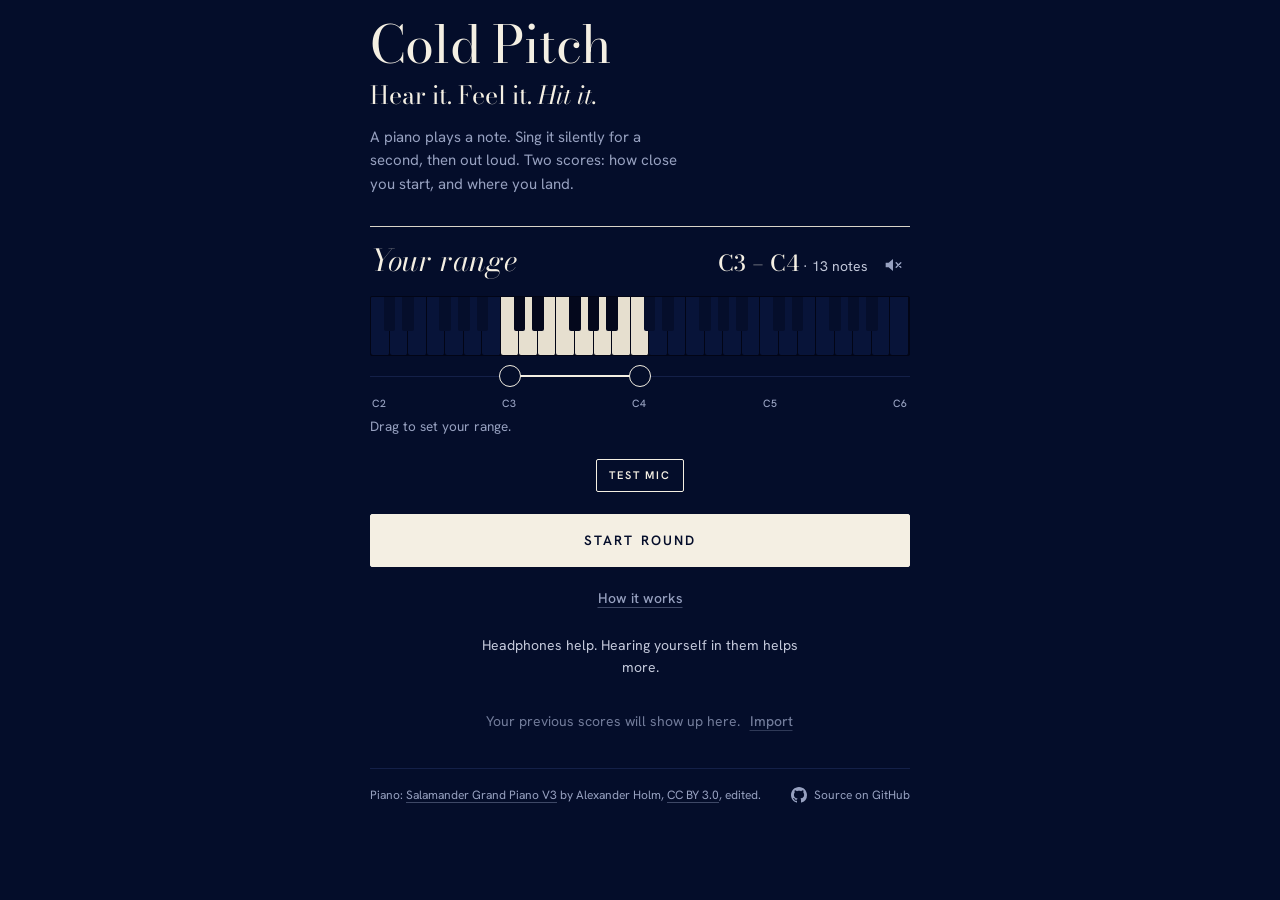
==== index.html @ b1cf3687 "Name the note in the circle while it plays A friend's suggestion: during Listen, the note being play" ====
<!doctype html>
<html lang="en">
<head>
<meta charset="utf-8">
<meta name="viewport" content="width=device-width, initial-scale=1, viewport-fit=cover">
<title>Cold Pitch</title>
<meta name="description" content="Ten notes in a row: hear it, feel it, hit it.">
<link rel="icon" href="data:image/svg+xml,%3Csvg xmlns='http://www.w3.org/2000/svg' viewBox='0 0 32 32'%3E%3Crect width='32' height='32' rx='3' fill='%23040D2A'/%3E%3Ccircle cx='16' cy='16' r='8' fill='none' stroke='%23F4EFE3' stroke-width='2'/%3E%3C/svg%3E">
<link rel="preconnect" href="https://fonts.googleapis.com">
<link rel="preconnect" href="https://fonts.gstatic.com" crossorigin>
<link href="https://fonts.googleapis.com/css2?family=Bodoni+Moda:ital,opsz,wght@0,6..96,400..700;1,6..96,400..700&family=Hanken+Grotesk:wght@400;500;600;700&display=swap" rel="stylesheet">
<link rel="stylesheet" href="css/app.css?v=ab2f569ee1">
<script type="module" src="js/main.js?v=ab2f569ee1"></script>
<!-- modules -->
<link rel="modulepreload" href="js/audio/engine.js?v=ab2f569ee1">
<link rel="modulepreload" href="js/audio/mic.js?v=ab2f569ee1">
<link rel="modulepreload" href="js/audio/piano.js?v=ab2f569ee1">
<link rel="modulepreload" href="js/audio/pitch.js?v=ab2f569ee1">
<link rel="modulepreload" href="js/home.js?v=ab2f569ee1">
<link rel="modulepreload" href="js/keyboard.js?v=ab2f569ee1">
<link rel="modulepreload" href="js/main.js?v=ab2f569ee1">
<link rel="modulepreload" href="js/overlay.js?v=ab2f569ee1">
<link rel="modulepreload" href="js/rescore.js?v=ab2f569ee1">
<link rel="modulepreload" href="js/roll.js?v=ab2f569ee1">
<link rel="modulepreload" href="js/round.js?v=ab2f569ee1">
<link rel="modulepreload" href="js/scoring.js?v=ab2f569ee1">
<link rel="modulepreload" href="js/stage.js?v=ab2f569ee1">
<link rel="modulepreload" href="js/state.js?v=ab2f569ee1">
<link rel="modulepreload" href="js/storage.js?v=ab2f569ee1">
<link rel="modulepreload" href="js/summary.js?v=ab2f569ee1">
<link rel="modulepreload" href="js/util.js?v=ab2f569ee1">
<link rel="modulepreload" href="js/wave.js?v=ab2f569ee1">
<!-- /modules -->
</head>
<body>
<div class="app">

<!-- ============ home ============ -->
<section class="screen" id="home">
  <div class="hero">
    <h1>Cold Pitch</h1>
    <p class="motto">Hear it. Feel it. <em>Hit it.</em></p>
    <p class="about">A piano plays a note. Sing it silently for a second, then out loud. Two scores: how close you start, and where you land.</p>
  </div>
  <div class="home-grid">
    <div class="card rangecard">
      <div class="card-head"><h2>Your range</h2><div class="rangeright"><span class="rangeval" id="rangeVal"><b id="rangeName"></b> · <span id="rangeCount"></span></span>
        <button type="button" class="soundbtn" id="soundBtn" aria-pressed="false" aria-label="Sound off. Turn sound on" title="Sound">
          <svg viewBox="0 0 24 24" width="22" height="22" fill="none" stroke="currentColor" stroke-width="1.5" stroke-linecap="round" stroke-linejoin="round" aria-hidden="true">
            <path d="M4 9.5h3.2L12 5.5v13l-4.8-4H4z" fill="currentColor" stroke="none"/>
            <g class="on"><path d="M15.5 9.2a4 4 0 0 1 0 5.6"/><path d="M18 6.8a7.5 7.5 0 0 1 0 10.4"/></g>
            <g class="off"><path d="M15.5 9.5l5 5M20.5 9.5l-5 5"/></g>
          </svg>
        </button>
        <button type="button" class="reset" id="resetRange" aria-label="Reset range to C3 – C4" title="Reset to C3 – C4"><svg viewBox="0 0 24 24" width="16" height="16" fill="none" stroke="currentColor" stroke-width="2.6" stroke-linecap="round" stroke-linejoin="round" aria-hidden="true"><path d="M4.5 12a7.5 7.5 0 1 0 2.2-5.3"/><path d="M4.5 4v4.5H9"/></svg></button></div></div>
      <div class="picker" id="picker">
        <div class="bubble" id="bubble" aria-hidden="true"><b></b><small></small><i></i></div>
        <div class="pkeys" id="pkeys"></div>
        <div class="ptrack"><div class="pfill" id="pfill"></div>
          <button type="button" class="knob" id="knobLo" role="slider" aria-label="Lowest note" aria-valuemin="36" aria-valuemax="84"></button>
          <button type="button" class="knob" id="knobHi" role="slider" aria-label="Highest note" aria-valuemin="36" aria-valuemax="84"></button>
        </div>
        <div class="poct" id="poct" aria-hidden="true"></div>
      </div>
      <p class="phint">Drag to set your range.</p>
    </div>
    <div class="mictest" id="micTest">
      <button type="button" class="btn small" id="micTestBtn">Test mic</button>
      <div class="mtlive" id="mtLive" hidden><canvas id="mtWave" aria-hidden="true"></canvas><span id="mtLabel" aria-live="polite"></span></div>
    </div>
    <button class="btn primary big" id="startBtn" type="button">Start round</button>
    <button class="linkbtn howbtn" id="howBtn" type="button">How it works</button>
    <p class="err" id="homeErr" hidden></p>
    <p class="tip">Headphones help. Hearing yourself in them helps more.</p>
    <p class="histempty" id="histEmpty" hidden>Your previous scores will show up here. <button class="linkbtn" id="importEmpty" type="button">Import</button></p>
    <div class="card" id="histCard">
      <div class="card-head"><h2>Your progress</h2><span id="histMeta"></span></div>
      <div class="legend" id="histLegend" hidden><span><i style="background:var(--accent)"></i>Start</span><span><i style="background:var(--ink-2)"></i>Landing</span></div>
      <div class="chart" id="histChart"></div>
      <p class="caption" id="histTrend" hidden></p>
      <div class="ov hist" id="histOverlay"></div>
      <p class="caption" id="histOvCap"></p>
      <details class="tbl" id="histTbl" hidden><summary>Show as a table</summary><div id="histTable"></div></details>
      <label class="switch"><input type="checkbox" id="keepAudio"><span><b>Keep recordings</b><small>About 1 MB a round, on this device only.</small></span></label>
      <div class="datarow"><button class="btn small" id="exportBtn" type="button">Export scores</button><button class="btn small" id="exportAudioBtn" type="button">Export recordings</button><button class="btn small" id="importBtn" type="button">Import</button><input type="file" id="importFile" accept="application/json,.json" hidden></div>
      <p class="caption" id="dataMsg">Stored on this device. Export to back up or move.</p>
    </div>
  </div>
  <footer class="foot">
    <p class="credit">Piano: <a href="https://archive.org/details/SalamanderGrandPianoV3">Salamander Grand Piano V3</a> by Alexander Holm, <a href="https://creativecommons.org/licenses/by/3.0/">CC BY 3.0</a>, edited.</p>
    <a class="gh" href="https://github.com/storkme/cold-pitch"><svg viewBox="0 0 16 16" width="16" height="16" aria-hidden="true"><path fill="currentColor" d="M8 0C3.58 0 0 3.58 0 8c0 3.54 2.29 6.53 5.47 7.59.4.07.55-.17.55-.38 0-.19-.01-.82-.01-1.49-2.01.37-2.53-.49-2.69-.94-.09-.23-.48-.94-.82-1.13-.28-.15-.68-.52-.01-.53.63-.01 1.08.58 1.23.82.72 1.21 1.87.87 2.33.66.07-.52.28-.87.51-1.07-1.78-.2-3.64-.89-3.64-3.95 0-.87.31-1.59.82-2.15-.08-.2-.36-1.02.08-2.12 0 0 .67-.21 2.2.82.64-.18 1.32-.27 2-.27.68 0 1.36.09 2 .27 1.53-1.04 2.2-.82 2.2-.82.44 1.1.16 1.92.08 2.12.51.56.82 1.27.82 2.15 0 3.07-1.87 3.75-3.65 3.95.29.25.54.73.54 1.48 0 1.07-.01 1.93-.01 2.2 0 .21.15.46.55.38A8.013 8.013 0 0016 8c0-4.42-3.58-8-8-8z"/></svg>Source on GitHub</a>
  </footer>
</section>

<!-- ============ run ============ -->
<section class="screen" id="run" hidden>
  <div class="runbar">
    <button class="iconbtn" id="quitBtn" type="button" aria-label="End round">✕</button>
    <div class="progress" id="progress" aria-label="Round progress"></div>
    <span class="mic" id="mic" title="Mic level" aria-hidden="true"><i></i><i></i><i></i><i></i></span>
  </div>
  <div class="stage" id="stage" data-phase="calib" aria-live="polite">
    <p class="notenum" id="noteNum">Getting ready</p>
    <div class="orb" id="orb">
      <svg viewBox="0 0 176 176" aria-hidden="true">
        <circle class="ring" cx="88" cy="88" r="46"/><circle class="ring" cx="88" cy="88" r="46"/><circle class="ring" cx="88" cy="88" r="46"/>
        <circle class="track" cx="88" cy="88" r="72" id="track" style="opacity:0"/>
        <circle class="hold" cx="88" cy="88" r="72" id="holdRing" stroke-dasharray="452.39" stroke-dashoffset="452.39"/>
        <circle class="core" cx="88" cy="88" r="52" id="core"/>
        <g class="halves"><path class="half" id="halfL" d="M88,36 A52,52 0 0 0 88,140 Z"/><path class="half" id="halfR" d="M88,36 A52,52 0 0 1 88,140 Z"/>
          <line class="seam" x1="88" y1="33" x2="88" y2="143"/>
          <text class="hglyph" x="64" y="90" id="glyphL"></text><text class="hglyph" x="112" y="90" id="glyphR"></text></g>
        <text class="glyph" x="88" y="90" id="glyph"></text>
        <text class="notename" x="88" y="89" id="noteName"></text>
      </svg>
    </div>
    <ol class="steps" id="steps" aria-hidden="true"><span class="thumb"></span><li data-s="tone">Listen</li><li data-s="hold">Imagine</li><li data-s="sing">Sing</li></ol>
    <h2 class="say" id="say"></h2>
    <p class="sub" id="sub"></p>
    <div class="listen" id="listen" data-state="quiet"><canvas id="wave" aria-hidden="true"></canvas><span id="listenLabel" aria-live="polite">Silent</span></div>
    <div class="coach" id="coach" hidden>
      <p class="coachtext" id="coachText"></p>
      <div class="row" id="coachRow"><button class="btn" id="pReplay" type="button">Hear it again</button><button class="btn primary" id="pNext" type="button">Next</button></div>
      <button class="linkbtn" id="pSkip" type="button">Skip to a round</button>
    </div>
  </div>
</section>

<!-- ============ summary ============ -->
<section class="screen" id="summary" hidden>
  <div class="brand"><span class="logo"><i></i></span><b>Cold Pitch</b></div>
  <h1 class="done-title" id="doneTitle" tabindex="-1">Round complete</h1>
  <div class="scores">
    <div class="scorebox" id="boxStart"><span class="score" id="sumStart">—</span><b><i class="si"></i>Start</b><span class="what">the first moment</span></div>
    <div class="scorebox" id="boxLand"><span class="score" id="sumLand">—</span><b><i class="si"></i>Landing</b><span class="what">where it settled</span></div>
  </div>
  <p class="sumsub"><span id="sumSub"></span><span class="bestchip" id="sumBest" hidden></span></p>
  <p class="err" id="saveErr" hidden>Couldn’t save this round on this device.</p>
  <div class="tally" id="tally"></div>
  <div class="sum-grid">
    <div class="card"><div class="card-head"><h2>Every note</h2><span>Tap a line</span></div>
      <div class="ov" id="overlay"></div>
      <p class="caption faint">Semitones sharp (up) or flat (down) of each note, from your first sound.</p>
      <div class="chips" id="chips"></div><div class="detail" id="detail"></div></div>
    <div class="card"><div class="card-head"><h2>Across your range</h2><div class="opts" id="mapOpts" role="group" aria-label="Show on the keyboard"><span class="thumb" aria-hidden="true"></span><button type="button" data-map="start" aria-pressed="true">Start</button><button type="button" data-map="land" aria-pressed="false">Landing</button></div></div>
      <div class="kbd" id="keysMap"></div>
      <p class="caption" id="mapCap"></p></div>
    <div class="card"><div class="card-head"><h2>What stood out</h2></div><ul class="insights" id="insights"></ul>
      <p class="caption faint">Caveat: one round is a small sample. Look for patterns across rounds.</p></div>
  </div>
  <div class="actions">
    <button class="btn primary big" id="againBtn" type="button">Go again</button>
    <button class="btn" id="homeBtn" type="button">Back</button>
  </div>
</section>

</div>

<div class="sheet" id="sheet" hidden aria-live="polite">
  <div class="sheet-in">
    <div class="verdict" id="sVerdict"><span class="vicon" id="sIcon"></span><span class="vword" id="sWord"></span></div>
    <div class="duo" id="sDuo"></div>
    <p class="vtext" id="sText"></p>
    <div class="roll" id="sRoll"></div>
    <p class="snote" id="sNote" hidden></p>
    <div class="sheet-foot"><div class="countdown" id="countdown"><i></i></div><button class="btn" id="pauseBtn" type="button">Pause</button>
      <button class="btn" id="pAnother" type="button">Try another</button><button class="btn primary" id="pStart" type="button">Start round</button></div>
  </div>
</div>
<div class="sheet msg" id="msg" hidden role="alertdialog" aria-labelledby="mTitle">
  <div class="sheet-in">
    <h2 id="mTitle"></h2>
    <p id="mBody"></p>
    <div class="row"><button class="btn" id="mSecond" type="button"></button><button class="btn primary" id="mFirst" type="button"></button></div>
  </div>
</div>

</body>
</html>
---- css/app.css ----
/* ---------- Recital: a concert programme on blue velvet ----------
   Ivory ink on a deep ink-blue page. A high-contrast Didone (Bodoni Moda) for the few words that matter (the hero,
   the step you're on, verdicts, scores), a quiet grotesk (Hanken Grotesk) for everything else, small-caps labels,
   hairline rules instead of cards. The interface itself is ivory on blue: colour only ever means a verdict on your
   singing (the status palette), and it always comes with a mark and a word. The one exception is the progress
   chart's two lines, which take their own series colours.
   Signature: the programme order. Listen, the imagine step and Sing are numbered I, II, III like movements, with a
   rule that slides under the one you're on. */

/* ---------- motion language ----------
   1. Motion explains a change: where something came from, what moved, what's new. Nothing loops except while
      the page is waiting on your voice (the listening ripples, the room check, the current note's segment).
   2. Three speeds. Feedback is instant (hover, press, following the pointer). Components ease in and out.
      Data replays: pitch lines draw in time order, scores count up, charts draw in.
   3. One physical feel. Things you touch, and things that pop into place, have a little spring. Content settles
      without overshoot. Exits are quicker than entrances and accelerate away.
   4. Follow the finger. Anything under the pointer tracks it directly; only jumps between fixed positions glide.
   5. Order means something. Staggers run in reading order, one step apart, and a sequence is done in ~half a second.
   6. Reduced motion sets every duration to zero: everything lands in its final state and nothing is lost.
   Patterns: enter (fade and rise), pop (scale up, spring), exit (fade and sink), swap (new content enters, the old
   goes at once), glide (snap to snap), reveal (data drawn left to right), count (numbers run up), press (down at
   once, spring back), ambient (a slow loop, waiting states only). Entrances use fill-mode `backwards`, so once
   they finish, hover and press transitions work normally.
   Recital tuning: a touch slower and with less spring than the default, so things settle rather than bounce. */
:root{
  --t-instant:90ms; --t-quick:180ms; --t-base:320ms; --t-slow:480ms; --t-data:900ms; --t-step:40ms;
  --ease-out:cubic-bezier(.2,.8,.2,1); --ease-in:cubic-bezier(.4,0,1,1); --ease-spring:cubic-bezier(.25,1.12,.5,1);
}
@media (prefers-reduced-motion: reduce){
  :root{--t-instant:0ms;--t-quick:0ms;--t-base:0ms;--t-slow:0ms;--t-data:0ms;--t-step:0ms}
}
@keyframes enter{from{opacity:0;transform:translateY(8px)}}
@keyframes pop{from{opacity:0;transform:scale(.7)}}
@keyframes pop-soft{from{opacity:0;transform:scale(.94)}}
@keyframes sink{to{opacity:0;transform:translateY(30%)}}
@keyframes draw{to{stroke-dashoffset:0}}

/* ---------- tokens ----------
   One look for now, deep blue, whatever the system theme. A light variant (ivory paper, deep-blue ink) can be added
   later the usual way: a :root[data-theme="light"] block plus a prefers-color-scheme: light media block that
   override these same tokens. Verdict and chart colours were checked with the dataviz palette validator against
   --bg (all pairs, dark band): they clear the band, chroma and contrast floors, and the normal-vision floor.
   Verdicts: worst colour-blind separation 8.3 across all pairs (target 8); every verdict colour still ships with its
   mark and word, never colour alone. */
:root{
  --bg:#040D2A; --surface:#03091F; --surface-2:#08153A; --ink:#F4EFE3; --ink-2:#C4C9DB; --ink-soft:#C4C9DB; --muted:#97A1C0;
  --line:#142048; --rule:#D9D4C8; --shadow:rgba(2,6,20,.55);
  --accent:#F4EFE3; --accent-deep:#FFFFFF; --accent-ink:#040D2A; --accent-wash:rgba(244,239,227,.08); --accent-soft:#0F1D4B;
  --key-bed:#020516; --key-white:#0E1B45; --key-black:#03071D; --key-out:#071235; --key-in:#0E1B45; --key-hot:#203164;
  /* range keyboard: out-of-range keys sink into the navy, so it reads as a range control first and a piano second */
  --pk-w:#E6DFCF; --pk-b:#04081C; --pk-dim-w:#081439; --pk-dim-b:#050E2B; --pk-hot-w:#C9BEA5; --pk-hot-b:#1C2B58;
  --roll-white:#08153A; --roll-black:#061131; --roll-sep:#142048;
  --good:#2D9B7B; --warn:#A1790C; --crit:#F94A64; --none:#6F7DAE; --crit-text:#FF9AA5;
  --series-1:#3DA2BE; --series-2:#8968F4;       /* progress chart: start, landing */
  --display:"Bodoni Moda","Didot","Bodoni 72",Georgia,serif;
  --sans:"Hanken Grotesk",system-ui,-apple-system,"Segoe UI",sans-serif;
  color-scheme:dark;
}
[data-tone="good"]{--tone:var(--good);--tone-ink:#040D2A}
[data-tone="warn"]{--tone:var(--warn);--tone-ink:#040D2A}
[data-tone="crit"]{--tone:var(--crit);--tone-ink:#040D2A}
[data-tone="none"]{--tone:var(--none);--tone-ink:#040D2A}

*{box-sizing:border-box}
[hidden]{display:none!important}
html{background:var(--bg)}
body{margin:0;background:var(--bg);color:var(--ink);font:400 16px/1.55 var(--sans);-webkit-font-smoothing:antialiased;
  padding:env(safe-area-inset-top,0px) 0 env(safe-area-inset-bottom,0px)}
.app{max-width:580px;margin:0 auto;padding:18px 20px 48px;min-height:100dvh}
h1,h2,p{margin:0}
button{font-family:inherit}
:focus-visible{outline:2px solid var(--ink);outline-offset:3px;border-radius:2px}
.smallcaps,.card h2{font:600 11.5px/1.2 var(--sans);letter-spacing:.16em;text-transform:uppercase;color:var(--ink)}
svg text{font-family:var(--sans);font-weight:500}
:is(.hero h1,.say,.done-title,.scorebox .score){font-optical-sizing:none;font-variation-settings:"opsz" 18}
:is(.vword,.brand b,.rangeval b,.bubble b,.mini .mv,.insights b,.msg h2,.steps li::before){font-optical-sizing:none;font-variation-settings:"opsz" 11}

/* buttons: printed, not pressed */
.btn{font:600 12.5px/1 var(--sans);letter-spacing:.16em;text-transform:uppercase;padding:14px 18px;border-radius:2px;border:1px solid var(--ink);background:transparent;color:var(--ink);cursor:pointer;
  transition:transform var(--t-instant) var(--ease-out),background-color var(--t-quick),border-color var(--t-quick),color var(--t-quick)}
.btn:not(.primary):hover{background:var(--surface-2)}
.btn:active{transform:translateY(1px)}
.btn.primary{background:var(--ink);border-color:var(--ink);color:var(--bg)}
.btn.primary:hover{background:color-mix(in srgb,var(--ink) 82%,var(--bg))}
.btn.big{width:100%;font-size:13.5px;padding:19px 20px}
.linkbtn{font:500 15px var(--sans);color:var(--ink);background:none;border:0;padding:6px 2px;cursor:pointer;text-decoration:underline;text-underline-offset:4px;
  text-decoration-thickness:1px;text-decoration-color:color-mix(in srgb,currentColor 40%,transparent);transition:text-decoration-color var(--t-quick)}
.linkbtn:hover{text-decoration-color:currentColor}
.iconbtn{width:40px;height:40px;border-radius:2px;border:0;background:none;color:var(--ink-2);font:300 20px/1 var(--sans);cursor:pointer;flex:none;
  transition:background-color var(--t-quick),color var(--t-quick),transform var(--t-instant) var(--ease-out)}
.iconbtn:active{transform:scale(.94)}
.iconbtn:hover{background:var(--surface-2);color:var(--ink)}

/* running head */
.brand{display:flex;align-items:baseline;gap:10px;padding:2px 0 12px;margin-bottom:22px;border-bottom:1px solid var(--rule)}
.brand .logo{display:none}
.brand b{font:italic 500 22px/1 var(--display);letter-spacing:-.005em}
.brand a{margin-left:auto;color:var(--ink-2);font:500 12px var(--sans);letter-spacing:.14em;text-transform:uppercase;text-decoration:none;transition:color var(--t-quick)}
.brand a:hover{color:var(--ink)}

/* home */
.hero h1{font:400 52px/1 var(--display);letter-spacing:-.015em;text-wrap:balance;font-optical-sizing:auto}
.hero .motto{font:400 25px/1.2 var(--display);margin-top:10px}
.hero .motto em{font-style:italic}
.hero .about{color:var(--muted);margin-top:16px;max-width:40ch;font-size:15px;line-height:1.55}
.card{background:none;border-radius:0;padding:18px 0 0;border-top:1px solid var(--rule)}
.home-grid{display:grid;gap:22px;margin-top:30px}
.home-grid>.card:not(:first-child){margin-top:16px}
.card-head{display:flex;justify-content:space-between;align-items:baseline;gap:12px;margin-bottom:14px}
.card-head span{color:var(--ink-2);font-size:14px}
.kbd svg{display:block;width:100%;height:auto;overflow:visible}

/* range picker: the keyboard is the control; out of range is greyed, your range is full black and white */
/* the heading: title left, range, sound and reset right; if that won't fit on one line, the right side drops below
   rather than the title breaking */
.rangecard .card-head{flex-wrap:wrap;row-gap:4px}
.rangecard .card-head h2{white-space:nowrap}
.rangeright{display:flex;align-items:center;gap:6px;margin-left:auto}
.rangeright .rangeval{margin-right:2px}
.rangeval{font-size:13px;color:var(--ink-2);white-space:nowrap}
.rangeval b{display:inline-block;color:var(--ink);font:500 22px/1 var(--display)}
.rangecard .card-head h2{font:italic 400 30px/1.05 var(--display);letter-spacing:0;text-transform:none}
.reset{position:relative;width:28px;height:28px;padding:0;border-radius:50%;border:1px solid var(--line);background:none;color:var(--ink-2);cursor:pointer;display:grid;place-items:center;flex:none;
  transition:opacity var(--t-quick) var(--ease-out),transform var(--t-base) var(--ease-spring),width var(--t-base) var(--ease-out),margin var(--t-base) var(--ease-out),border-color var(--t-quick),color var(--t-quick)}
.reset svg{width:14px;height:14px;stroke-width:2}
.reset::after{content:"";position:absolute;inset:-8px;border-radius:50%}
.reset:hover{border-color:var(--ink);color:var(--ink)}
.reset:disabled{opacity:0;transform:scale(.5) rotate(90deg);cursor:default;width:0;margin-left:-6px;border-width:0}
.rangeval.tick b{animation:tick var(--t-base) var(--ease-spring)}
@keyframes tick{from{transform:translateY(-3px);opacity:.3}}
.picker{position:relative;margin-top:4px;user-select:none;-webkit-user-select:none;-webkit-touch-callout:none;touch-action:pan-y}
.pkeys{position:relative;display:flex;height:60px;border-radius:2px;overflow:hidden;background:var(--key-bed);cursor:pointer;border:1px solid var(--key-bed)}
.pkeys .wk{flex:1;background:var(--pk-dim-w);border-right:1px solid var(--key-bed);border-radius:0 0 2px 2px;transform-origin:50% 0;
  transition:background-color var(--t-quick) var(--ease-out),transform var(--t-instant) var(--ease-out),box-shadow var(--t-instant) var(--ease-out)}
.pkeys .wk:last-child{border-right:0}
.pkeys .bk{position:absolute;top:0;height:60%;background:var(--pk-dim-b);border-radius:0 0 2px 2px;z-index:1;transform-origin:50% 0;
  transition:background-color var(--t-quick) var(--ease-out),transform var(--t-instant) var(--ease-out)}
.pkeys .wk.in{background:var(--pk-w)}
.pkeys .bk.in{background:var(--pk-b)}
.pkeys .wk.hot{background:var(--pk-hot-w);transform:scaleY(.985);box-shadow:inset 0 -3px 0 rgba(10,19,54,.12)}
.pkeys .bk.hot{background:var(--pk-hot-b);transform:scaleY(.96)}
.ptrack{position:relative;height:40px}
.ptrack::before{content:"";position:absolute;left:0;right:0;top:50%;height:1px;background:var(--line)}
.pfill{position:absolute;top:50%;height:2px;margin-top:-.5px;background:var(--ink);cursor:grab;transition:left var(--t-instant) var(--ease-out),width var(--t-instant) var(--ease-out)}
.pfill::before{content:"";position:absolute;left:0;right:0;top:-18px;bottom:-18px}
.knob{position:absolute;top:50%;width:22px;height:22px;margin:-11px 0 0 -11px;padding:0;border-radius:50%;border:1.5px solid var(--ink);background:var(--bg);
  cursor:grab;touch-action:none;z-index:2;
  transition:left var(--t-instant) var(--ease-out),transform var(--t-base) var(--ease-spring),background-color var(--t-quick),box-shadow var(--t-base) var(--ease-out)}
.knob::after{content:"";position:absolute;inset:-14px;border-radius:50%}
.knob:hover{transform:scale(1.08)}
.picker.dragging .knob.active{transform:scale(1.15);background:var(--ink);box-shadow:0 0 0 7px var(--accent-wash)}
.picker.dragging,.picker.dragging *{cursor:grabbing}
.poct{position:relative;height:16px;font:500 10.5px var(--sans);letter-spacing:.12em;color:var(--muted)}
.poct span{position:absolute;top:0;transform:translateX(-50%)}
.bubble{position:absolute;top:0;left:0;z-index:4;pointer-events:none;background:var(--ink);color:var(--bg);border-radius:2px;padding:8px 14px 9px;text-align:center;white-space:nowrap;
  opacity:0;transform:translate(-50%,calc(-100% + 4px)) scale(.8);transform-origin:50% 100%;
  transition:opacity var(--t-quick) var(--ease-out),transform var(--t-base) var(--ease-spring),left var(--t-instant) var(--ease-out)}
.bubble b{display:block;font:500 28px/1 var(--display)}
.bubble small{display:block;margin-top:5px;font:600 9.5px/1 var(--sans);letter-spacing:.18em;text-transform:uppercase;opacity:.7}
.bubble i{position:absolute;bottom:-4px;left:var(--ax,50%);width:9px;height:9px;margin-left:-4.5px;background:inherit;transform:rotate(45deg)}
.picker.dragging .bubble,.picker.peek .bubble{opacity:1;transform:translate(-50%,calc(-100% - 10px)) scale(1)}
.mictest{display:grid;justify-items:center;gap:10px}
.mtlive{display:grid;justify-items:center;gap:6px;width:100%;animation:enter var(--t-base) var(--ease-out)}
#mtWave{display:block;width:100%;height:40px}
#mtLabel{font:600 11.5px/1 var(--sans);letter-spacing:.16em;text-transform:uppercase;color:var(--ink-2)}
.phint{font-size:13.5px;color:var(--muted);margin-top:4px}
.legend{display:flex;gap:16px;font:500 12px var(--sans);letter-spacing:.1em;text-transform:uppercase;color:var(--ink-soft);margin:-2px 0 8px}
#histChart svg,#histLegend i{--accent:var(--series-1);--ink-2:var(--series-2);--surface:var(--bg)}   /* marks only: text keeps text colours */
.legend span{display:inline-flex;align-items:center;gap:7px}
.legend i{width:18px;height:2px}
.chart{position:relative}
.chart svg{display:block;width:100%}
.empty{color:var(--ink-2);font-size:15px;padding:4px 0 2px}
.histempty{color:var(--muted);opacity:.75;font-size:14px;text-align:center;margin:6px 0 0}
.histempty .linkbtn{font-size:14px;color:inherit;margin-left:4px}
.tbl{margin-top:12px;interpolate-size:allow-keywords}
.tbl summary{cursor:pointer;font:600 11.5px var(--sans);letter-spacing:.14em;text-transform:uppercase;color:var(--ink-2);list-style:none;display:inline-flex;align-items:center;gap:8px;transition:color var(--t-quick)}
.tbl summary::-webkit-details-marker{display:none}
.tbl summary::before{content:"";border-left:5px solid currentColor;border-top:4px solid transparent;border-bottom:4px solid transparent;transition:transform var(--t-quick) var(--ease-out)}
.tbl summary:hover{color:var(--ink)}
.tbl[open] summary::before{transform:rotate(90deg)}
.tbl::details-content{height:0;overflow:clip;transition:height var(--t-base) var(--ease-out),content-visibility var(--t-base) allow-discrete}
.tbl[open]::details-content{height:auto}
.kbd .mk{animation:pop var(--t-base) var(--ease-spring) backwards;animation-delay:calc(var(--i,0) * var(--t-step) * .6);transform-box:fill-box;transform-origin:center}
.chart .draw{stroke-dasharray:1;stroke-dashoffset:1;animation:draw var(--t-data) var(--ease-out) forwards}
.chart .dot-in{animation:pop var(--t-base) var(--ease-spring) backwards;animation-delay:calc(var(--t-data) * .5 + var(--i,0) * var(--t-step) * .3);transform-box:fill-box;transform-origin:center}
.xh-glide{transition:transform var(--t-instant) var(--ease-out)}
.tbl table{width:100%;border-collapse:collapse;margin-top:10px;font-size:13.5px;font-variant-numeric:tabular-nums}
.tbl th{text-align:right;color:var(--muted);font-weight:600;font-size:10.5px;letter-spacing:.14em;text-transform:uppercase;padding:6px 8px;border-bottom:1px solid var(--rule)}
.tbl td{text-align:right;padding:7px 8px;border-bottom:1px solid var(--line)}
.tbl th:first-child,.tbl td:first-child{text-align:left}
.datarow{display:flex;gap:8px;flex-wrap:wrap;margin-top:16px}
.switch{display:grid;grid-template-columns:auto 1fr;gap:12px;align-items:start;margin-top:18px;cursor:pointer}
.switch input{width:18px;height:18px;margin:3px 0 0;accent-color:var(--ink)}
.switch b{display:block;font-weight:600;font-size:15px}
.switch small{display:block;color:var(--ink-2);font-size:13.5px}
.dhead{display:flex;align-items:center;justify-content:space-between;gap:10px}
.btn.small{font-size:11px;padding:10px 12px}
.center{text-align:center}
.tip{color:var(--ink-2);font-size:14px;text-align:center;max-width:44ch;margin:0 auto;font-style:normal}
.err{color:var(--crit-text);font-weight:600;text-align:center}
.howbtn{justify-self:center;font-size:14px;color:var(--muted);margin-top:-6px}

/* run */
.runbar{display:flex;align-items:center;gap:12px;padding:2px 0 10px;border-bottom:1px solid var(--line)}
/* the sound button: an icon in the range card's heading, next to the piano it's for, softened at rest; a hairline
   ring shows on hover. 44 px to tap, whatever the icon's size. It pulses (the nudge pattern) when the page wants sound */
.soundbtn{position:relative;width:34px;height:34px;padding:0;flex:none;
  display:grid;place-items:center;border-radius:50%;border:1px solid transparent;background:none;color:var(--muted);cursor:pointer;
  transition:color var(--t-quick),border-color var(--t-quick),transform var(--t-instant) var(--ease-out)}
.soundbtn::after{content:"";position:absolute;inset:-5px;border-radius:50%}
.soundbtn:hover{color:var(--ink);border-color:var(--line)}
.soundbtn:active{transform:scale(.92)}
.soundbtn .on{display:none}
.soundbtn[aria-pressed="true"] .on{display:inline}
.soundbtn[aria-pressed="true"] .off{display:none}
.soundbtn[aria-pressed="true"]{color:var(--ink)}
.soundbtn.nudge{animation:nudge 1.1s var(--ease-out) 2;color:var(--ink);border-color:var(--ink)}
@keyframes nudge{0%{box-shadow:0 0 0 0 rgba(244,239,227,.55)}70%{box-shadow:0 0 0 14px rgba(244,239,227,0)}100%{box-shadow:0 0 0 0 rgba(244,239,227,0)}}
.progress{flex:1;display:grid;grid-auto-flow:column;grid-auto-columns:1fr;gap:4px}
/* each finished note: its mark in ink above a rule in its colour (a mark and a colour, never colour alone) */
.seg{height:16px;background:none;border-bottom:2px solid var(--line);display:grid;place-items:center;font:600 9.5px/1 var(--sans);color:var(--ink-2)}
.seg.done{border-bottom-color:var(--tone);color:var(--ink)}
.seg.now{border-bottom-color:var(--ink);animation:nowring 1.6s ease-in-out infinite}
@keyframes nowring{50%{border-bottom-color:var(--line)}}
.mic{display:flex;align-items:flex-end;gap:2px;height:16px;width:18px;flex:none}
.mic i{flex:1;background:var(--line);transition:background-color var(--t-instant)}
.mic i:nth-child(1){height:30%}.mic i:nth-child(2){height:55%}.mic i:nth-child(3){height:78%}.mic i:nth-child(4){height:100%}
.mic i.lit{background:var(--muted)}
.mic.voice i.lit{background:var(--ink)}
.stage{display:grid;justify-items:center;text-align:center;gap:8px;padding-top:4vh}
.notenum{font:600 11.5px var(--sans);letter-spacing:.18em;text-transform:uppercase;color:var(--muted)}
.orb{width:176px;height:176px;margin:10px 0 8px}
.orb svg{width:100%;height:100%;overflow:visible}
.orb .ring{fill:none;stroke:var(--ink);stroke-width:1;opacity:0;transform-origin:88px 88px}
.orb .track{fill:none;stroke:var(--line);stroke-width:1.5;transition:opacity var(--t-quick) var(--ease-out)}
.orb .hold{fill:none;stroke:var(--ink);stroke-width:3;stroke-linecap:butt;transform:rotate(-90deg);transform-origin:88px 88px;opacity:0;transition:opacity var(--t-quick) var(--ease-out)}
.orb .core{fill:var(--bg);stroke:var(--ink);stroke-width:1.25;transform-origin:88px 88px;transition:fill var(--t-quick) var(--ease-out)}
.orb .glyph{font:500 40px var(--sans);fill:var(--tone-ink,var(--ink));dominant-baseline:central;text-anchor:middle;opacity:0;transform-box:fill-box;transform-origin:center}
.stage[data-phase="calib"] .core{animation:breathe 1.6s ease-in-out infinite}
.stage[data-phase="tone"] .core{fill:var(--accent-wash)}
/* the note being played, named in the middle of the circle while you hear it; gone by the imagine step */
.orb .notename{font:italic 400 38px var(--display);font-optical-sizing:none;font-variation-settings:"opsz" 18;fill:var(--ink);dominant-baseline:central;text-anchor:middle;opacity:0;transition:opacity var(--t-quick) var(--ease-out)}
.stage[data-phase="tone"] .notename{opacity:1}
.stage[data-phase="tone"] .ring{animation:ripple 1.4s ease-out infinite}
.stage[data-phase="tone"] .ring:nth-of-type(2){animation-delay:.47s}
.stage[data-phase="tone"] .ring:nth-of-type(3){animation-delay:.93s}
.stage[data-phase="hold"] .hold{opacity:1}
.stage[data-phase="sing"] .core,.stage[data-phase="capture"] .core{fill:var(--ink)}
.stage[data-phase="sing"] .core{animation:pop var(--t-base) var(--ease-spring)}
.stage[data-phase="done"] .core{fill:var(--tone);stroke:none}
.stage[data-phase="done"]:not([data-split]) .core,.stage[data-phase="done"] .glyph{animation:pop var(--t-base) var(--ease-spring)}
.orb .halves{opacity:0;transform-origin:88px 88px}
.orb .half{fill:var(--tone)}
.orb .seam{stroke:var(--bg);stroke-width:4}
.orb .hglyph{font:500 28px var(--sans);fill:var(--tone-ink);dominant-baseline:central;text-anchor:middle}
.stage[data-phase="done"][data-split] .core{opacity:0}
.stage[data-phase="done"][data-split] .halves{opacity:1;animation:pop var(--t-base) var(--ease-spring)}
.stage[data-phase="done"] .glyph{opacity:1}
.stage[data-phase="done"] .say,.stage[data-phase="done"] .sub{visibility:hidden}
@keyframes ripple{from{opacity:.5;transform:scale(1)}to{opacity:0;transform:scale(1.8)}}
@keyframes breathe{50%{transform:scale(.92)}}
.say{font:italic 400 54px/1.05 var(--display);letter-spacing:-.01em;min-height:56px}
.stage[data-phase="sing"] .say,.stage[data-phase="capture"] .say{font-weight:600}
.sub{color:var(--ink-2);min-height:1.5em;font-size:16px}
.say.swap,.sub.swap,.notenum.swap{animation:enter var(--t-quick) var(--ease-out)}
/* the listening strip: the live waveform while the mic listens for your note, newest at the right. The canvas reads --ink, --muted, --line, --crit and --accent-wash. Its label: a hollow dot is quiet,
   amber is noise without a pitch (fine), red is anything that sounds like a voice in the imagine step, which is what
   voids a note; a solid dot, pulsing while it waits, is listening for your note (the ambient pattern). */
.listen{display:grid;justify-items:center;gap:7px;width:100%;margin-top:6px;opacity:0;transform:translateY(6px);pointer-events:none;
  transition:opacity var(--t-quick) var(--ease-out),transform var(--t-quick) var(--ease-out)}
.stage:is([data-phase="hold"],[data-phase="sing"],[data-phase="capture"]) .listen{opacity:1;transform:none}
#wave{display:block;width:min(280px,100%);height:40px;opacity:0;transition:opacity var(--t-quick) var(--ease-out)}
/* the waveform itself only from the Sing cue: during the imagine step it would invite a sound, so only the label
   shows there. When it appears it still shows the silence you just held, dotted, before the cue */
.stage:is([data-phase="sing"],[data-phase="capture"]) #wave{opacity:1}
#listenLabel{display:inline-flex;align-items:center;gap:8px;font:600 10.5px/1 var(--sans);letter-spacing:.16em;text-transform:uppercase;color:var(--muted);transition:color var(--t-quick)}
#listenLabel::before{content:"";width:7px;height:7px;border-radius:50%;background:none;box-shadow:inset 0 0 0 1.5px var(--muted);transition:background-color var(--t-quick),box-shadow var(--t-quick)}
.listen[data-state="noise"] #listenLabel::before{background:var(--warn);box-shadow:none}
.listen:is([data-state="hum"],[data-state="void"]) #listenLabel{color:var(--ink)}
.listen:is([data-state="hum"],[data-state="void"]) #listenLabel::before{background:var(--crit);box-shadow:none}
.listen:is([data-state="listening"],[data-state="hearing"]) #listenLabel{color:var(--ink)}
.listen:is([data-state="listening"],[data-state="hearing"]) #listenLabel::before{background:var(--ink);box-shadow:none}
.listen[data-state="listening"] #listenLabel::before{animation:pulse 1.2s ease-in-out infinite}
@keyframes pulse{50%{opacity:.3}}
/* the practice note's guidance, under the strip: a line, and in the Listen step its two buttons */
.coach{display:grid;justify-items:center;gap:12px;margin-top:14px;width:100%;max-width:360px;animation:enter var(--t-base) var(--ease-out)}
.coachtext{color:var(--ink-2);font-size:15px}
.coachtext.swap{animation:enter var(--t-quick) var(--ease-out)}
.coach .row{display:flex;gap:10px;width:100%}
.coach .row .btn{flex:1}
.coach .linkbtn{font-size:13.5px;color:var(--muted)}
#run.practice .progress{visibility:hidden}
/* the programme order: I Listen, II Hold, III Sing, with a rule gliding under the current movement */
.steps{position:relative;display:flex;gap:22px;margin:4px 0 6px;padding:0 2px 7px;list-style:none;border-bottom:1px solid var(--line);transition:opacity var(--t-quick) var(--ease-out)}
.steps li{position:relative;z-index:1;padding:4px 0;font:600 11px/1 var(--sans);letter-spacing:.16em;text-transform:uppercase;color:var(--muted);transition:color var(--t-quick)}
.steps li::before{font:500 14px/1 var(--display);letter-spacing:.02em;text-transform:none;margin-right:6px}
.steps li[data-s="tone"]::before{content:"I"}
.steps li[data-s="hold"]::before{content:"II"}
.steps li[data-s="sing"]::before{content:"III"}
.steps li.swap{animation:enter var(--t-quick) var(--ease-out)}
.steps li.past{color:var(--ink-2)}
.steps li.on{color:var(--ink)}
.steps .thumb{position:absolute;bottom:-1px;left:0;height:2px;background:var(--ink);transition:transform var(--t-base) var(--ease-spring),width var(--t-base) var(--ease-spring)}
.stage[data-phase="calib"] .steps,.stage[data-phase="done"] .steps{opacity:0}

/* bottom sheet: a page slipped over the stage */
.sheet{position:fixed;left:0;right:0;bottom:0;z-index:5;background:var(--surface);border-top:1px solid var(--rule);
  box-shadow:0 -16px 44px var(--shadow);padding:18px 20px calc(18px + env(safe-area-inset-bottom,0px));animation:rise var(--t-base) var(--ease-out)}
.sheet.leaving{animation:sink var(--t-quick) var(--ease-in) forwards}
.sheet[data-tone]{background:var(--surface-2);border-top:2px solid var(--tone)}
.sheet-in{max-width:580px;margin:0 auto;display:grid;gap:12px}
@keyframes rise{from{transform:translateY(40%);opacity:0}}
/* a verdict mark: a ring in the verdict's colour around its sign */
.vicon,.mini .mi,.tal i,.chip i,.scorebox .si{font-style:normal;border-radius:50%;background:none;box-shadow:inset 0 0 0 1.5px var(--tone);color:var(--tone);display:grid;place-items:center;flex:none}
.verdict{display:flex;align-items:center;gap:12px}
.vicon{width:34px;height:34px;font:600 16px/1 var(--sans)}
.vword{font:italic 400 30px/1 var(--display)}
.vtext{color:var(--ink);max-width:52ch;font-size:16px}
.duo{display:grid;grid-template-columns:1fr 1fr;gap:12px}
.mini{display:grid;grid-template-columns:auto 1fr;column-gap:12px;row-gap:3px;align-items:center;padding:12px 0 10px;border-top:2px solid var(--tone);
  animation:pop-soft var(--t-base) var(--ease-spring) backwards}
.mini+.mini{animation-delay:calc(2 * var(--t-step))}
.mini .mi{grid-row:1/3;width:32px;height:32px;font:600 15px/1 var(--sans)}
.mini .mv{font:500 30px/1 var(--display);color:var(--ink)}
.mini .ml{font-size:10.5px;letter-spacing:.1em;text-transform:uppercase;color:var(--ink-2);line-height:1.3}
.mini .ml span{font-weight:700;color:var(--ink)}
.mini .ml em{display:block;margin-top:3px;font:italic 400 17px/1.1 var(--display);font-optical-sizing:none;font-variation-settings:"opsz" 11;letter-spacing:0;text-transform:none;color:var(--ink-2)}
.sheet-foot{display:flex;align-items:center;gap:14px}
.countdown{flex:1;height:1px;background:var(--line);overflow:visible;position:relative}
.countdown i{display:block;height:2px;margin-top:-.5px;width:0;background:var(--ink)}
.sheet .btn{padding:11px 16px;font-size:11.5px}
/* a note that doesn't count (and the practice note) say what happens next; the practice note has its own buttons */
.snote{color:var(--muted);font-size:14px}
.sheet:not(.practice) :is(#pAnother,#pStart),.sheet.practice :is(.countdown,#pauseBtn){display:none}
.sheet.practice .sheet-foot .btn{flex:1}
.msg{background:var(--surface);border-top:2px solid var(--rule)}
.msg h2{font:italic 400 30px/1.1 var(--display)}
.msg p{color:var(--ink)}
.msg .row{display:flex;gap:10px;flex-wrap:wrap}
.msg .row .btn{flex:1}

/* piano roll */
.roll{position:relative}
.roll svg{display:block;width:100%;touch-action:pan-y}
.roll text,.kbd text,.chart text{font-family:var(--sans);font-weight:500}
.rkey{fill:var(--ink);fill-opacity:0;cursor:pointer;touch-action:none;transition:fill-opacity var(--t-instant)}
.rkey:hover{fill-opacity:.06}
.rkey.down{fill:var(--ink);fill-opacity:.28}
/* the range map: keys in the range card's colours, results above them; a tapped key is selected (ring, lit key) */
.kbd .hit{fill:transparent;cursor:pointer;touch-action:none}
.kbd .wkey{fill:var(--pk-dim-w)}.kbd .wkey.in{fill:var(--pk-w)}
.kbd .bkey{fill:var(--pk-dim-b)}.kbd .bkey.in{fill:var(--pk-b)}
.kbd .wkey,.kbd .bkey{transition:fill var(--t-instant)}
.kbd .wkey.down,.kbd .wkey.sel{fill:var(--pk-hot-w)}.kbd .bkey.down,.kbd .bkey.sel{fill:var(--pk-hot-b)}
.kbd .stem{stroke:var(--line);stroke-width:1}
.kbd .ring{fill:none;stroke:var(--ink);stroke-width:1.5;opacity:0;transition:opacity var(--t-quick)}
.kbd .mk.sel .ring{opacity:1}
.kbd .dir{fill:var(--ink-2)}
.kbd text.end{fill:var(--ink);font-weight:800}.kbd text.oct{fill:var(--muted);font-weight:700}
.rollcap{margin-top:0}
.roll .cap{font-size:12.5px;color:var(--ink-2);margin-top:4px}
.tip-pop{position:absolute;pointer-events:none;background:var(--ink);color:var(--bg);font:500 12.5px/1.3 var(--sans);padding:6px 9px;border-radius:2px;white-space:nowrap;z-index:2;
  opacity:0;visibility:hidden;transform:translate(-50%,-100%) translateY(4px) scale(.97);
  transition:opacity var(--t-quick) var(--ease-out),transform var(--t-quick) var(--ease-out),visibility 0s linear var(--t-quick),left var(--t-instant) var(--ease-out),top var(--t-instant) var(--ease-out)}
.tip-pop.on{opacity:1;visibility:visible;transform:translate(-50%,-100%);transition-delay:0s}
.tip-pop.track{transition-property:opacity,transform,visibility}
.sdot{animation:pop var(--t-base) var(--ease-spring) backwards;transform-box:fill-box;transform-origin:center}

/* summary */
.done-title{font:400 46px/1.02 var(--display);letter-spacing:-.015em;text-wrap:balance}
.scores{display:grid;grid-template-columns:1fr 1fr;gap:16px;margin:22px 0 10px}
.scorebox{background:none;border-radius:0;padding:12px 0 0;border-top:2px solid var(--rule)}
.scorebox[data-tone]{border-top-color:var(--tone)}
.scorebox .si{display:inline-grid;width:20px;height:20px;margin-right:8px;font:600 10px/1 var(--sans);vertical-align:-4px}
.scorebox .score{display:block;font:400 64px/1 var(--display);letter-spacing:-.02em;color:var(--ink)}
.scorebox b{display:block;font:600 11.5px/1 var(--sans);letter-spacing:.16em;text-transform:uppercase;margin-top:10px}
.scorebox .what{display:block;color:var(--ink-2);font-size:13.5px;line-height:1.35;margin-top:4px}
.sumsub{color:var(--ink-2)}
.bestchip{display:inline-block;margin-left:8px;font:600 10.5px/1 var(--sans);letter-spacing:.14em;text-transform:uppercase;padding:6px 8px;border-radius:0;background:var(--ink);color:var(--bg);vertical-align:1px}
.bestchip.quiet{background:none;color:var(--ink-2);box-shadow:inset 0 0 0 1px var(--line)}
.tally{display:flex;flex-wrap:wrap;gap:6px 18px;margin:16px 0 38px}
.tal{display:inline-flex;align-items:center;gap:8px;font-size:14.5px;color:var(--ink-2);
  animation:pop-soft var(--t-base) var(--ease-spring) backwards;animation-delay:calc((4 + var(--i,0)) * var(--t-step))}
.tal i{width:22px;height:22px;font:600 11px/1 var(--sans)}
.tal b{color:var(--ink);font-weight:700}
.sum-grid{display:grid;gap:46px}
.caption{font-size:13px;color:var(--ink-2);margin-top:12px}
.caption.faint{color:var(--muted);opacity:.75}
.insights{list-style:none;margin:2px 0 0;padding:0;display:grid;gap:16px}
.insights li{display:grid;gap:3px;animation:enter var(--t-base) var(--ease-out) backwards;animation-delay:calc((9 + 2 * var(--i,0)) * var(--t-step))}
.insights b{font:italic 500 21px/1.2 var(--display)}
.insights span{color:var(--ink-2);font-size:15px}
/* every note on one chart: faint lines, the note itself bright across the middle, each Start a dot in its verdict's
   colour. A selected note's line comes up bright and the rest fade back */
.ov{margin-bottom:4px}
.ov svg{display:block;width:100%;cursor:pointer;touch-action:pan-y}
.ov .grid{stroke:var(--line)}
.ov .zero{stroke:var(--rule);stroke-opacity:.55;stroke-width:1.25}
.ov .lbl{font:600 9.5px var(--sans);letter-spacing:.16em;text-transform:uppercase;fill:var(--muted)}
.ov .tick{font:700 11px var(--sans);fill:var(--muted)}
.ov .ln{fill:none;stroke:var(--ink);stroke-width:1.5;stroke-linecap:round;stroke-linejoin:round;opacity:var(--o,.55);transition:opacity var(--t-quick) var(--ease-out),stroke-width var(--t-quick) var(--ease-out)}
.ov .sd{fill:var(--tone);stroke:var(--bg);stroke-width:1.5;transition:opacity var(--t-quick) var(--ease-out)}
.ov .has-sel :is(.ln,.sd){opacity:calc(var(--o,.55) * .26)}
.ov .has-sel .ln.sel{opacity:1;stroke-width:2.75}
.ov .has-sel .sd.sel{opacity:1}
/* on the home screen, every note of your recent rounds: older rounds fade (--o), one round is bright with its Starts */
.ov.hist .has-sel .ln:not(.sel){opacity:var(--o)}
.ov.hist .has-sel .ln.sel{stroke-width:2}
.ov.hist .sd:not(.sel){display:none}
.ov .nm{font:800 12px var(--sans);fill:var(--ink)}
.ov+.caption{margin-top:6px;margin-bottom:14px}
.chips{display:grid;grid-template-columns:repeat(5,1fr);gap:8px;margin-top:2px}
.chip{display:grid;justify-items:center;gap:5px;border:1px solid var(--line);background:none;border-radius:2px;padding:9px 2px 7px;cursor:pointer;color:var(--ink);font:500 12.5px var(--sans);
  transition:transform var(--t-instant) var(--ease-out),border-color var(--t-quick),background-color var(--t-quick);
  animation:pop-soft var(--t-base) var(--ease-spring) backwards;animation-delay:calc((11 + .6 * var(--i,0)) * var(--t-step))}
.chip:hover{border-color:var(--ink-2)}
.chip:active{transform:scale(.97)}
.chip i{width:26px;height:26px;font:600 12.5px/1 var(--sans)}
.chip[aria-pressed="true"]{border-color:var(--ink);box-shadow:inset 0 0 0 .5px var(--ink)}
.detail{margin-top:16px;display:grid;gap:10px}
.detail .verdict .vword{font-size:26px}
.detail .vicon{width:30px;height:30px;font-size:14px}
.detail .lead{font:600 11px var(--sans);color:var(--muted);letter-spacing:.16em;text-transform:uppercase}
.detail.swap>*{animation:enter var(--t-base) var(--ease-out) backwards}
.detail.swap>:nth-child(2){animation-delay:var(--t-step)}
.detail.swap>:nth-child(3){animation-delay:calc(2 * var(--t-step))}
.detail.swap>:nth-child(n+4){animation-delay:calc(3 * var(--t-step))}
.btn.play{background-image:linear-gradient(90deg,var(--accent-soft) calc(var(--p,0) * 100%),transparent 0)}
.actions{display:grid;gap:10px;margin-top:44px}
/* the home screen's footer: the piano's credit and the source, quiet */
.foot{display:flex;flex-wrap:wrap;align-items:center;justify-content:space-between;gap:10px 24px;margin-top:32px;padding:14px 0 4px;border-top:1px solid var(--line)}
.gh{display:inline-flex;align-items:center;gap:7px;min-height:24px;font-size:12px;color:var(--muted);text-decoration:none;transition:color var(--t-quick)}
.gh:hover{color:var(--ink)}
.credit{font-size:12px;color:var(--muted);max-width:66ch;margin:0;line-height:1.5}
.credit a{color:inherit;text-decoration:underline;text-decoration-thickness:1px;text-underline-offset:3px;text-decoration-color:color-mix(in srgb,currentColor 40%,transparent);transition:text-decoration-color var(--t-quick)}
.credit a:hover{text-decoration-color:currentColor}

.card-head .opts{position:relative;display:flex;border:1px solid var(--line);border-radius:2px;padding:2px;gap:2px}
.card-head .opts .thumb{position:absolute;top:2px;bottom:2px;left:0;width:0;border-radius:1px;background:var(--ink);
  transition:transform var(--t-base) var(--ease-spring),width var(--t-base) var(--ease-spring)}
.card-head .opts button{position:relative;z-index:1;border:0;background:none;color:var(--ink-2);font:600 10.5px var(--sans);letter-spacing:.14em;text-transform:uppercase;padding:7px 10px;cursor:pointer;transition:color var(--t-quick)}
.card-head .opts button[aria-pressed="true"]{color:var(--bg)}
@media (max-width:420px){
  .hero h1{font-size:44px}
  .say{font-size:46px}
  .orb{width:150px;height:150px}
  .scorebox .score{font-size:54px}
  .steps{gap:16px}
  .done-title{font-size:40px}
}
/* entrances: screens rise in, the summary arrives in reading order, finished notes pop into the progress bar */
.screen:not([hidden]){animation:enter var(--t-slow) var(--ease-out)}
#summary:not([hidden]) :is(.scores,.sumsub,.sum-grid>.card,.actions){animation:enter var(--t-slow) var(--ease-out) backwards}
#summary:not([hidden]) .scores{animation-delay:var(--t-step)}
#summary:not([hidden]) .sumsub{animation-delay:calc(2 * var(--t-step))}
#summary:not([hidden]) .sum-grid>.card:nth-child(1){animation-delay:calc(5 * var(--t-step))}
#summary:not([hidden]) .sum-grid>.card:nth-child(2){animation-delay:calc(7 * var(--t-step))}
#summary:not([hidden]) .sum-grid>.card:nth-child(3){animation-delay:calc(9 * var(--t-step))}
#summary:not([hidden]) .actions{animation-delay:calc(11 * var(--t-step))}
.seg.pop{animation:pop var(--t-base) var(--ease-spring)}
@media (prefers-reduced-motion: reduce){
  .soundbtn.nudge{animation:none}
  /* durations are already zero; ambient loops have their own, so stop them */
  .stage .core,.stage .ring,.seg.now,#listenLabel::before{animation:none!important}
}
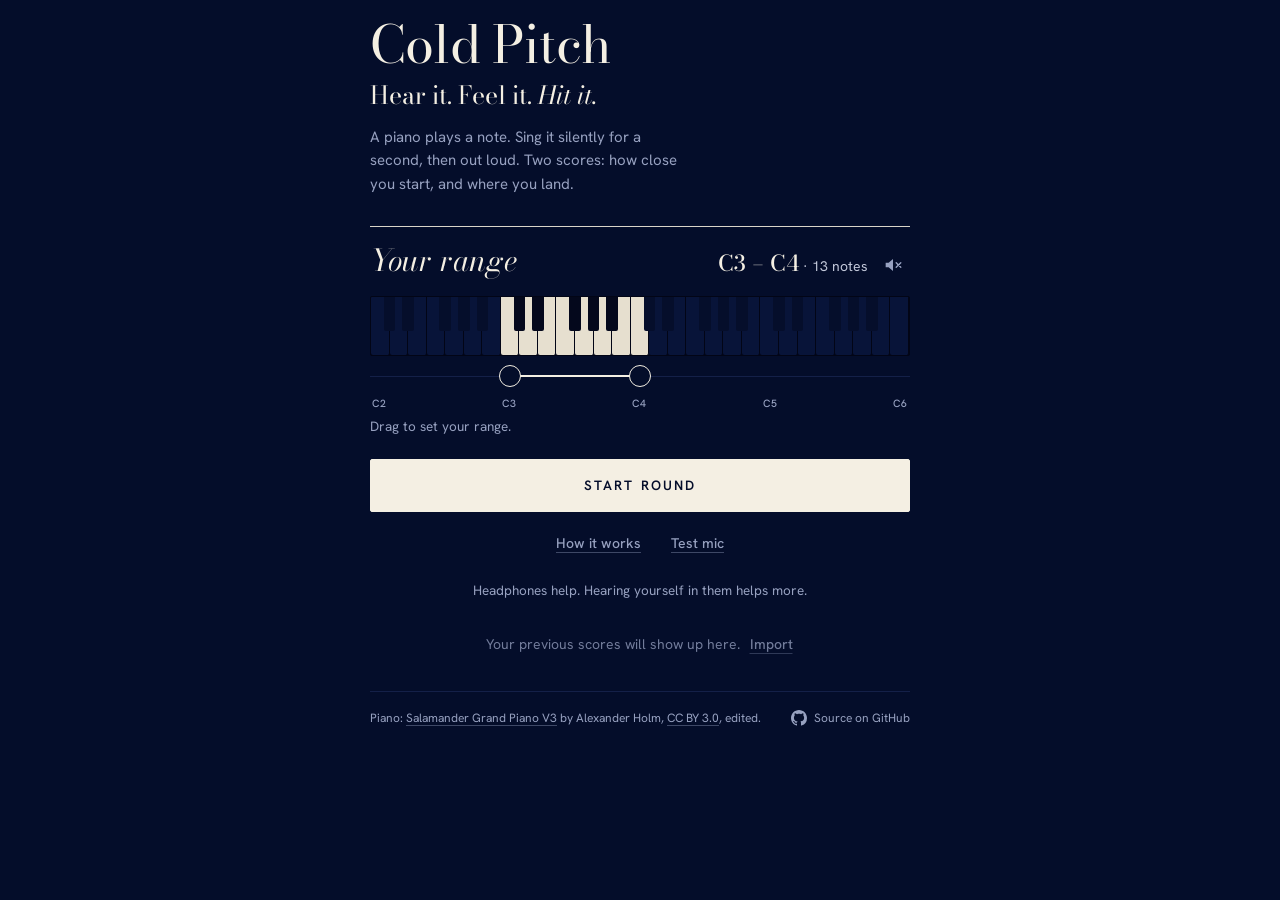
==== commit 8c2e343b: "A simpler, quieter pass: each thing said once Home: - Test mic is a text link beside How it works, n" ====
--- a/index.html
+++ b/index.html
@@ -9,27 +9,26 @@
 <link rel="preconnect" href="https://fonts.googleapis.com">
 <link rel="preconnect" href="https://fonts.gstatic.com" crossorigin>
 <link href="https://fonts.googleapis.com/css2?family=Bodoni+Moda:ital,opsz,wght@0,6..96,400..700;1,6..96,400..700&family=Hanken+Grotesk:wght@400;500;600;700&display=swap" rel="stylesheet">
-<link rel="stylesheet" href="css/app.css?v=ab2f569ee1">
-<script type="module" src="js/main.js?v=ab2f569ee1"></script>
+<link rel="stylesheet" href="css/app.css?v=c0ed0635fd">
+<script type="module" src="js/main.js?v=c0ed0635fd"></script>
 <!-- modules -->
-<link rel="modulepreload" href="js/audio/engine.js?v=ab2f569ee1">
-<link rel="modulepreload" href="js/audio/mic.js?v=ab2f569ee1">
-<link rel="modulepreload" href="js/audio/piano.js?v=ab2f569ee1">
-<link rel="modulepreload" href="js/audio/pitch.js?v=ab2f569ee1">
-<link rel="modulepreload" href="js/home.js?v=ab2f569ee1">
-<link rel="modulepreload" href="js/keyboard.js?v=ab2f569ee1">
-<link rel="modulepreload" href="js/main.js?v=ab2f569ee1">
-<link rel="modulepreload" href="js/overlay.js?v=ab2f569ee1">
-<link rel="modulepreload" href="js/rescore.js?v=ab2f569ee1">
-<link rel="modulepreload" href="js/roll.js?v=ab2f569ee1">
-<link rel="modulepreload" href="js/round.js?v=ab2f569ee1">
-<link rel="modulepreload" href="js/scoring.js?v=ab2f569ee1">
-<link rel="modulepreload" href="js/stage.js?v=ab2f569ee1">
-<link rel="modulepreload" href="js/state.js?v=ab2f569ee1">
-<link rel="modulepreload" href="js/storage.js?v=ab2f569ee1">
-<link rel="modulepreload" href="js/summary.js?v=ab2f569ee1">
-<link rel="modulepreload" href="js/util.js?v=ab2f569ee1">
-<link rel="modulepreload" href="js/wave.js?v=ab2f569ee1">
+<link rel="modulepreload" href="js/audio/engine.js?v=c0ed0635fd">
+<link rel="modulepreload" href="js/audio/mic.js?v=c0ed0635fd">
+<link rel="modulepreload" href="js/audio/piano.js?v=c0ed0635fd">
+<link rel="modulepreload" href="js/audio/pitch.js?v=c0ed0635fd">
+<link rel="modulepreload" href="js/home.js?v=c0ed0635fd">
+<link rel="modulepreload" href="js/keyboard.js?v=c0ed0635fd">
+<link rel="modulepreload" href="js/main.js?v=c0ed0635fd">
+<link rel="modulepreload" href="js/overlay.js?v=c0ed0635fd">
+<link rel="modulepreload" href="js/rescore.js?v=c0ed0635fd">
+<link rel="modulepreload" href="js/round.js?v=c0ed0635fd">
+<link rel="modulepreload" href="js/scoring.js?v=c0ed0635fd">
+<link rel="modulepreload" href="js/stage.js?v=c0ed0635fd">
+<link rel="modulepreload" href="js/state.js?v=c0ed0635fd">
+<link rel="modulepreload" href="js/storage.js?v=c0ed0635fd">
+<link rel="modulepreload" href="js/summary.js?v=c0ed0635fd">
+<link rel="modulepreload" href="js/util.js?v=c0ed0635fd">
+<link rel="modulepreload" href="js/wave.js?v=c0ed0635fd">
 <!-- /modules -->
 </head>
 <body>
@@ -62,14 +61,11 @@
         </div>
         <div class="poct" id="poct" aria-hidden="true"></div>
       </div>
-      <p class="phint">Drag to set your range.</p>
-    </div>
-    <div class="mictest" id="micTest">
-      <button type="button" class="btn small" id="micTestBtn">Test mic</button>
-      <div class="mtlive" id="mtLive" hidden><canvas id="mtWave" aria-hidden="true"></canvas><span id="mtLabel" aria-live="polite"></span></div>
+      <p class="phint" id="rangeHint">Drag to set your range.</p>
     </div>
     <button class="btn primary big" id="startBtn" type="button">Start round</button>
-    <button class="linkbtn howbtn" id="howBtn" type="button">How it works</button>
+    <div class="homelinks"><button class="linkbtn" id="howBtn" type="button">How it works</button><button class="linkbtn" id="micTestBtn" type="button">Test mic</button></div>
+    <div class="mtlive" id="mtLive" hidden><canvas id="mtWave" aria-hidden="true"></canvas><span id="mtLabel" aria-live="polite"></span></div>
     <p class="err" id="homeErr" hidden></p>
     <p class="tip">Headphones help. Hearing yourself in them helps more.</p>
     <p class="histempty" id="histEmpty" hidden>Your previous scores will show up here. <button class="linkbtn" id="importEmpty" type="button">Import</button></p>
@@ -81,9 +77,11 @@
       <div class="ov hist" id="histOverlay"></div>
       <p class="caption" id="histOvCap"></p>
       <details class="tbl" id="histTbl" hidden><summary>Show as a table</summary><div id="histTable"></div></details>
+      <details class="tbl" id="dataTbl"><summary>Your data</summary>
       <label class="switch"><input type="checkbox" id="keepAudio"><span><b>Keep recordings</b><small>About 1 MB a round, on this device only.</small></span></label>
       <div class="datarow"><button class="btn small" id="exportBtn" type="button">Export scores</button><button class="btn small" id="exportAudioBtn" type="button">Export recordings</button><button class="btn small" id="importBtn" type="button">Import</button><input type="file" id="importFile" accept="application/json,.json" hidden></div>
       <p class="caption" id="dataMsg">Stored on this device. Export to back up or move.</p>
+      </details>
     </div>
   </div>
   <footer class="foot">
@@ -97,7 +95,6 @@
   <div class="runbar">
     <button class="iconbtn" id="quitBtn" type="button" aria-label="End round">✕</button>
     <div class="progress" id="progress" aria-label="Round progress"></div>
-    <span class="mic" id="mic" title="Mic level" aria-hidden="true"><i></i><i></i><i></i><i></i></span>
   </div>
   <div class="stage" id="stage" data-phase="calib" aria-live="polite">
     <p class="notenum" id="noteNum">Getting ready</p>
@@ -128,7 +125,6 @@
 
 <!-- ============ summary ============ -->
 <section class="screen" id="summary" hidden>
-  <div class="brand"><span class="logo"><i></i></span><b>Cold Pitch</b></div>
   <h1 class="done-title" id="doneTitle" tabindex="-1">Round complete</h1>
   <div class="scores">
     <div class="scorebox" id="boxStart"><span class="score" id="sumStart">—</span><b><i class="si"></i>Start</b><span class="what">the first moment</span></div>
@@ -136,7 +132,6 @@
   </div>
   <p class="sumsub"><span id="sumSub"></span><span class="bestchip" id="sumBest" hidden></span></p>
   <p class="err" id="saveErr" hidden>Couldn’t save this round on this device.</p>
-  <div class="tally" id="tally"></div>
   <div class="sum-grid">
     <div class="card"><div class="card-head"><h2>Every note</h2><span>Tap a line</span></div>
       <div class="ov" id="overlay"></div>
@@ -161,7 +156,6 @@
     <div class="verdict" id="sVerdict"><span class="vicon" id="sIcon"></span><span class="vword" id="sWord"></span></div>
     <div class="duo" id="sDuo"></div>
     <p class="vtext" id="sText"></p>
-    <div class="roll" id="sRoll"></div>
     <p class="snote" id="sNote" hidden></p>
     <div class="sheet-foot"><div class="countdown" id="countdown"><i></i></div><button class="btn" id="pauseBtn" type="button">Pause</button>
       <button class="btn" id="pAnother" type="button">Try another</button><button class="btn primary" id="pStart" type="button">Start round</button></div>
--- a/css/app.css
+++ b/css/app.css
@@ -49,7 +49,6 @@
   --key-bed:#020516; --key-white:#0E1B45; --key-black:#03071D; --key-out:#071235; --key-in:#0E1B45; --key-hot:#203164;
   /* range keyboard: out-of-range keys sink into the navy, so it reads as a range control first and a piano second */
   --pk-w:#E6DFCF; --pk-b:#04081C; --pk-dim-w:#081439; --pk-dim-b:#050E2B; --pk-hot-w:#C9BEA5; --pk-hot-b:#1C2B58;
-  --roll-white:#08153A; --roll-black:#061131; --roll-sep:#142048;
   --good:#2D9B7B; --warn:#A1790C; --crit:#F94A64; --none:#6F7DAE; --crit-text:#FF9AA5;
   --series-1:#3DA2BE; --series-2:#8968F4;       /* progress chart: start, landing */
   --display:"Bodoni Moda","Didot","Bodoni 72",Georgia,serif;
@@ -73,7 +72,7 @@
 .smallcaps,.card h2{font:600 11.5px/1.2 var(--sans);letter-spacing:.16em;text-transform:uppercase;color:var(--ink)}
 svg text{font-family:var(--sans);font-weight:500}
 :is(.hero h1,.say,.done-title,.scorebox .score){font-optical-sizing:none;font-variation-settings:"opsz" 18}
-:is(.vword,.brand b,.rangeval b,.bubble b,.mini .mv,.insights b,.msg h2,.steps li::before){font-optical-sizing:none;font-variation-settings:"opsz" 11}
+:is(.vword,.rangeval b,.bubble b,.mini .mv,.insights b,.msg h2,.steps li::before){font-optical-sizing:none;font-variation-settings:"opsz" 11}
 
 /* buttons: printed, not pressed */
 .btn{font:600 12.5px/1 var(--sans);letter-spacing:.16em;text-transform:uppercase;padding:14px 18px;border-radius:2px;border:1px solid var(--ink);background:transparent;color:var(--ink);cursor:pointer;
@@ -92,11 +91,6 @@
 .iconbtn:hover{background:var(--surface-2);color:var(--ink)}
 
 /* running head */
-.brand{display:flex;align-items:baseline;gap:10px;padding:2px 0 12px;margin-bottom:22px;border-bottom:1px solid var(--rule)}
-.brand .logo{display:none}
-.brand b{font:italic 500 22px/1 var(--display);letter-spacing:-.005em}
-.brand a{margin-left:auto;color:var(--ink-2);font:500 12px var(--sans);letter-spacing:.14em;text-transform:uppercase;text-decoration:none;transition:color var(--t-quick)}
-.brand a:hover{color:var(--ink)}
 
 /* home */
 .hero h1{font:400 52px/1 var(--display);letter-spacing:-.015em;text-wrap:balance;font-optical-sizing:auto}
@@ -159,7 +153,6 @@
 .bubble small{display:block;margin-top:5px;font:600 9.5px/1 var(--sans);letter-spacing:.18em;text-transform:uppercase;opacity:.7}
 .bubble i{position:absolute;bottom:-4px;left:var(--ax,50%);width:9px;height:9px;margin-left:-4.5px;background:inherit;transform:rotate(45deg)}
 .picker.dragging .bubble,.picker.peek .bubble{opacity:1;transform:translate(-50%,calc(-100% - 10px)) scale(1)}
-.mictest{display:grid;justify-items:center;gap:10px}
 .mtlive{display:grid;justify-items:center;gap:6px;width:100%;animation:enter var(--t-base) var(--ease-out)}
 #mtWave{display:block;width:100%;height:40px}
 #mtLabel{font:600 11.5px/1 var(--sans);letter-spacing:.16em;text-transform:uppercase;color:var(--ink-2)}
@@ -174,6 +167,8 @@
 .histempty{color:var(--muted);opacity:.75;font-size:14px;text-align:center;margin:6px 0 0}
 .histempty .linkbtn{font-size:14px;color:inherit;margin-left:4px}
 .tbl{margin-top:12px;interpolate-size:allow-keywords}
+.tbl+.tbl{margin-top:10px}
+#dataTbl .switch{margin-top:14px}
 .tbl summary{cursor:pointer;font:600 11.5px var(--sans);letter-spacing:.14em;text-transform:uppercase;color:var(--ink-2);list-style:none;display:inline-flex;align-items:center;gap:8px;transition:color var(--t-quick)}
 .tbl summary::-webkit-details-marker{display:none}
 .tbl summary::before{content:"";border-left:5px solid currentColor;border-top:4px solid transparent;border-bottom:4px solid transparent;transition:transform var(--t-quick) var(--ease-out)}
@@ -197,9 +192,10 @@
 .dhead{display:flex;align-items:center;justify-content:space-between;gap:10px}
 .btn.small{font-size:11px;padding:10px 12px}
 .center{text-align:center}
-.tip{color:var(--ink-2);font-size:14px;text-align:center;max-width:44ch;margin:0 auto;font-style:normal}
+.tip{color:var(--muted);font-size:13.5px;text-align:center;max-width:44ch;margin:0 auto;font-style:normal}
 .err{color:var(--crit-text);font-weight:600;text-align:center}
-.howbtn{justify-self:center;font-size:14px;color:var(--muted);margin-top:-6px}
+.homelinks{display:flex;justify-content:center;gap:26px;margin-top:-6px}
+.homelinks .linkbtn{font-size:14px;color:var(--muted)}
 
 /* run */
 .runbar{display:flex;align-items:center;gap:12px;padding:2px 0 10px;border-bottom:1px solid var(--line)}
@@ -223,11 +219,6 @@
 .seg.done{border-bottom-color:var(--tone);color:var(--ink)}
 .seg.now{border-bottom-color:var(--ink);animation:nowring 1.6s ease-in-out infinite}
 @keyframes nowring{50%{border-bottom-color:var(--line)}}
-.mic{display:flex;align-items:flex-end;gap:2px;height:16px;width:18px;flex:none}
-.mic i{flex:1;background:var(--line);transition:background-color var(--t-instant)}
-.mic i:nth-child(1){height:30%}.mic i:nth-child(2){height:55%}.mic i:nth-child(3){height:78%}.mic i:nth-child(4){height:100%}
-.mic i.lit{background:var(--muted)}
-.mic.voice i.lit{background:var(--ink)}
 .stage{display:grid;justify-items:center;text-align:center;gap:8px;padding-top:4vh}
 .notenum{font:600 11.5px var(--sans);letter-spacing:.18em;text-transform:uppercase;color:var(--muted)}
 .orb{width:176px;height:176px;margin:10px 0 8px}
@@ -312,7 +303,7 @@
 .sheet-in{max-width:580px;margin:0 auto;display:grid;gap:12px}
 @keyframes rise{from{transform:translateY(40%);opacity:0}}
 /* a verdict mark: a ring in the verdict's colour around its sign */
-.vicon,.mini .mi,.tal i,.chip i,.scorebox .si{font-style:normal;border-radius:50%;background:none;box-shadow:inset 0 0 0 1.5px var(--tone);color:var(--tone);display:grid;place-items:center;flex:none}
+.vicon,.mini .mi,.chip i,.scorebox .si{font-style:normal;border-radius:50%;background:none;box-shadow:inset 0 0 0 1.5px var(--tone);color:var(--tone);display:grid;place-items:center;flex:none}
 .verdict{display:flex;align-items:center;gap:12px}
 .vicon{width:34px;height:34px;font:600 16px/1 var(--sans)}
 .vword{font:italic 400 30px/1 var(--display)}
@@ -340,13 +331,7 @@
 .msg .row{display:flex;gap:10px;flex-wrap:wrap}
 .msg .row .btn{flex:1}
 
-/* piano roll */
-.roll{position:relative}
-.roll svg{display:block;width:100%;touch-action:pan-y}
-.roll text,.kbd text,.chart text{font-family:var(--sans);font-weight:500}
-.rkey{fill:var(--ink);fill-opacity:0;cursor:pointer;touch-action:none;transition:fill-opacity var(--t-instant)}
-.rkey:hover{fill-opacity:.06}
-.rkey.down{fill:var(--ink);fill-opacity:.28}
+.kbd text,.chart text{font-family:var(--sans);font-weight:500}
 /* the range map: keys in the range card's colours, results above them; a tapped key is selected (ring, lit key) */
 .kbd .hit{fill:transparent;cursor:pointer;touch-action:none}
 .kbd .wkey{fill:var(--pk-dim-w)}.kbd .wkey.in{fill:var(--pk-w)}
@@ -358,13 +343,10 @@
 .kbd .mk.sel .ring{opacity:1}
 .kbd .dir{fill:var(--ink-2)}
 .kbd text.end{fill:var(--ink);font-weight:800}.kbd text.oct{fill:var(--muted);font-weight:700}
-.rollcap{margin-top:0}
-.roll .cap{font-size:12.5px;color:var(--ink-2);margin-top:4px}
 .tip-pop{position:absolute;pointer-events:none;background:var(--ink);color:var(--bg);font:500 12.5px/1.3 var(--sans);padding:6px 9px;border-radius:2px;white-space:nowrap;z-index:2;
   opacity:0;visibility:hidden;transform:translate(-50%,-100%) translateY(4px) scale(.97);
   transition:opacity var(--t-quick) var(--ease-out),transform var(--t-quick) var(--ease-out),visibility 0s linear var(--t-quick),left var(--t-instant) var(--ease-out),top var(--t-instant) var(--ease-out)}
 .tip-pop.on{opacity:1;visibility:visible;transform:translate(-50%,-100%);transition-delay:0s}
-.tip-pop.track{transition-property:opacity,transform,visibility}
 .sdot{animation:pop var(--t-base) var(--ease-spring) backwards;transform-box:fill-box;transform-origin:center}
 
 /* summary */
@@ -376,14 +358,9 @@
 .scorebox .score{display:block;font:400 64px/1 var(--display);letter-spacing:-.02em;color:var(--ink)}
 .scorebox b{display:block;font:600 11.5px/1 var(--sans);letter-spacing:.16em;text-transform:uppercase;margin-top:10px}
 .scorebox .what{display:block;color:var(--ink-2);font-size:13.5px;line-height:1.35;margin-top:4px}
-.sumsub{color:var(--ink-2)}
+.sumsub{color:var(--ink-2);margin-bottom:38px}
 .bestchip{display:inline-block;margin-left:8px;font:600 10.5px/1 var(--sans);letter-spacing:.14em;text-transform:uppercase;padding:6px 8px;border-radius:0;background:var(--ink);color:var(--bg);vertical-align:1px}
 .bestchip.quiet{background:none;color:var(--ink-2);box-shadow:inset 0 0 0 1px var(--line)}
-.tally{display:flex;flex-wrap:wrap;gap:6px 18px;margin:16px 0 38px}
-.tal{display:inline-flex;align-items:center;gap:8px;font-size:14.5px;color:var(--ink-2);
-  animation:pop-soft var(--t-base) var(--ease-spring) backwards;animation-delay:calc((4 + var(--i,0)) * var(--t-step))}
-.tal i{width:22px;height:22px;font:600 11px/1 var(--sans)}
-.tal b{color:var(--ink);font-weight:700}
 .sum-grid{display:grid;gap:46px}
 .caption{font-size:13px;color:var(--ink-2);margin-top:12px}
 .caption.faint{color:var(--muted);opacity:.75}
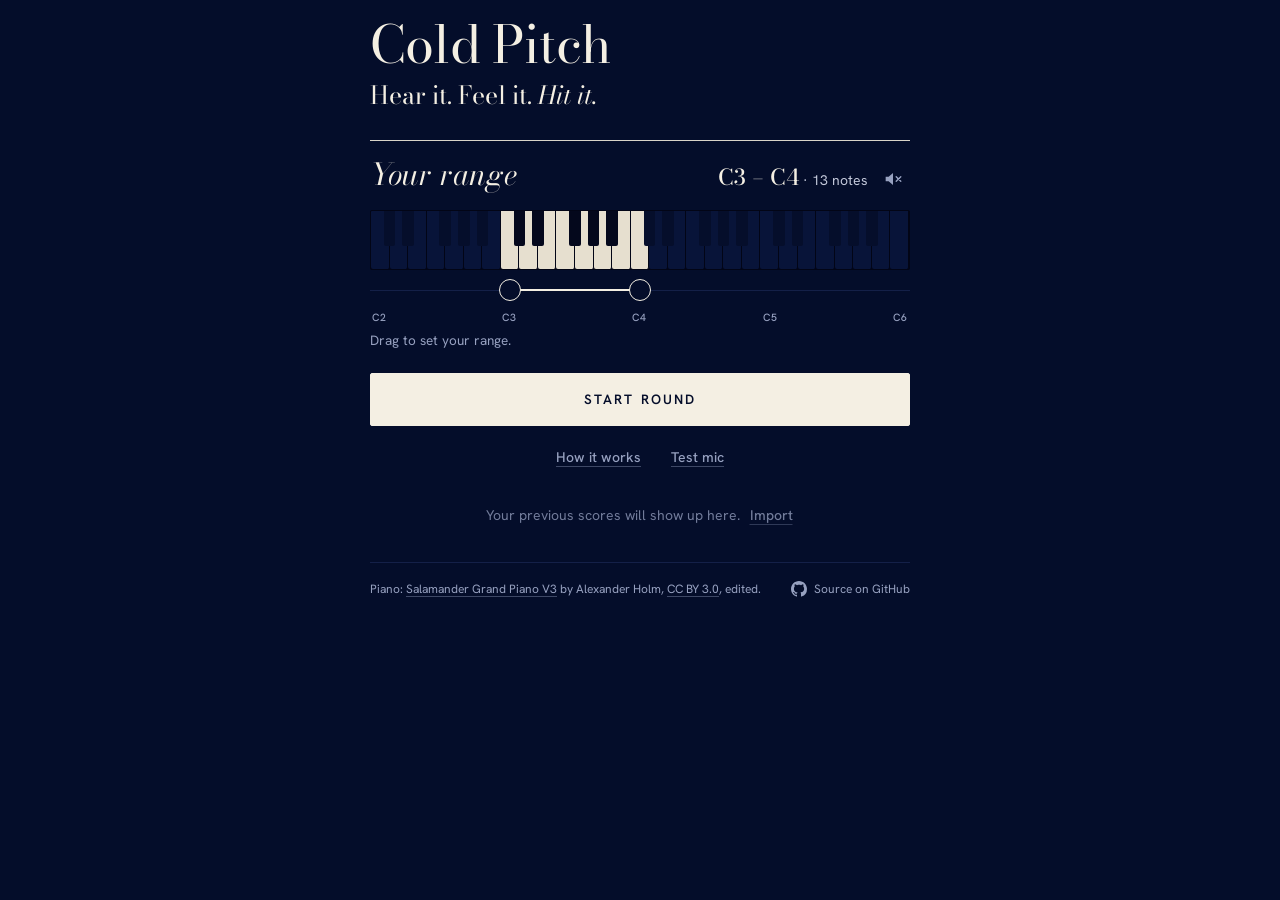
==== commit fd1e7713: "A quieter home screen: just the name and the motto above the range The explanatory paragraph and the" ====
--- a/index.html
+++ b/index.html
@@ -9,26 +9,26 @@
 <link rel="preconnect" href="https://fonts.googleapis.com">
 <link rel="preconnect" href="https://fonts.gstatic.com" crossorigin>
 <link href="https://fonts.googleapis.com/css2?family=Bodoni+Moda:ital,opsz,wght@0,6..96,400..700;1,6..96,400..700&family=Hanken+Grotesk:wght@400;500;600;700&display=swap" rel="stylesheet">
-<link rel="stylesheet" href="css/app.css?v=c0ed0635fd">
-<script type="module" src="js/main.js?v=c0ed0635fd"></script>
+<link rel="stylesheet" href="css/app.css?v=c238679ebb">
+<script type="module" src="js/main.js?v=c238679ebb"></script>
 <!-- modules -->
-<link rel="modulepreload" href="js/audio/engine.js?v=c0ed0635fd">
-<link rel="modulepreload" href="js/audio/mic.js?v=c0ed0635fd">
-<link rel="modulepreload" href="js/audio/piano.js?v=c0ed0635fd">
-<link rel="modulepreload" href="js/audio/pitch.js?v=c0ed0635fd">
-<link rel="modulepreload" href="js/home.js?v=c0ed0635fd">
-<link rel="modulepreload" href="js/keyboard.js?v=c0ed0635fd">
-<link rel="modulepreload" href="js/main.js?v=c0ed0635fd">
-<link rel="modulepreload" href="js/overlay.js?v=c0ed0635fd">
-<link rel="modulepreload" href="js/rescore.js?v=c0ed0635fd">
-<link rel="modulepreload" href="js/round.js?v=c0ed0635fd">
-<link rel="modulepreload" href="js/scoring.js?v=c0ed0635fd">
-<link rel="modulepreload" href="js/stage.js?v=c0ed0635fd">
-<link rel="modulepreload" href="js/state.js?v=c0ed0635fd">
-<link rel="modulepreload" href="js/storage.js?v=c0ed0635fd">
-<link rel="modulepreload" href="js/summary.js?v=c0ed0635fd">
-<link rel="modulepreload" href="js/util.js?v=c0ed0635fd">
-<link rel="modulepreload" href="js/wave.js?v=c0ed0635fd">
+<link rel="modulepreload" href="js/audio/engine.js?v=c238679ebb">
+<link rel="modulepreload" href="js/audio/mic.js?v=c238679ebb">
+<link rel="modulepreload" href="js/audio/piano.js?v=c238679ebb">
+<link rel="modulepreload" href="js/audio/pitch.js?v=c238679ebb">
+<link rel="modulepreload" href="js/home.js?v=c238679ebb">
+<link rel="modulepreload" href="js/keyboard.js?v=c238679ebb">
+<link rel="modulepreload" href="js/main.js?v=c238679ebb">
+<link rel="modulepreload" href="js/overlay.js?v=c238679ebb">
+<link rel="modulepreload" href="js/rescore.js?v=c238679ebb">
+<link rel="modulepreload" href="js/round.js?v=c238679ebb">
+<link rel="modulepreload" href="js/scoring.js?v=c238679ebb">
+<link rel="modulepreload" href="js/stage.js?v=c238679ebb">
+<link rel="modulepreload" href="js/state.js?v=c238679ebb">
+<link rel="modulepreload" href="js/storage.js?v=c238679ebb">
+<link rel="modulepreload" href="js/summary.js?v=c238679ebb">
+<link rel="modulepreload" href="js/util.js?v=c238679ebb">
+<link rel="modulepreload" href="js/wave.js?v=c238679ebb">
 <!-- /modules -->
 </head>
 <body>
@@ -39,7 +39,6 @@
   <div class="hero">
     <h1>Cold Pitch</h1>
     <p class="motto">Hear it. Feel it. <em>Hit it.</em></p>
-    <p class="about">A piano plays a note. Sing it silently for a second, then out loud. Two scores: how close you start, and where you land.</p>
   </div>
   <div class="home-grid">
     <div class="card rangecard">
@@ -67,7 +66,6 @@
     <div class="homelinks"><button class="linkbtn" id="howBtn" type="button">How it works</button><button class="linkbtn" id="micTestBtn" type="button">Test mic</button></div>
     <div class="mtlive" id="mtLive" hidden><canvas id="mtWave" aria-hidden="true"></canvas><span id="mtLabel" aria-live="polite"></span></div>
     <p class="err" id="homeErr" hidden></p>
-    <p class="tip">Headphones help. Hearing yourself in them helps more.</p>
     <p class="histempty" id="histEmpty" hidden>Your previous scores will show up here. <button class="linkbtn" id="importEmpty" type="button">Import</button></p>
     <div class="card" id="histCard">
       <div class="card-head"><h2>Your progress</h2><span id="histMeta"></span></div>
--- a/css/app.css
+++ b/css/app.css
@@ -96,7 +96,6 @@
 .hero h1{font:400 52px/1 var(--display);letter-spacing:-.015em;text-wrap:balance;font-optical-sizing:auto}
 .hero .motto{font:400 25px/1.2 var(--display);margin-top:10px}
 .hero .motto em{font-style:italic}
-.hero .about{color:var(--muted);margin-top:16px;max-width:40ch;font-size:15px;line-height:1.55}
 .card{background:none;border-radius:0;padding:18px 0 0;border-top:1px solid var(--rule)}
 .home-grid{display:grid;gap:22px;margin-top:30px}
 .home-grid>.card:not(:first-child){margin-top:16px}
@@ -192,7 +191,6 @@
 .dhead{display:flex;align-items:center;justify-content:space-between;gap:10px}
 .btn.small{font-size:11px;padding:10px 12px}
 .center{text-align:center}
-.tip{color:var(--muted);font-size:13.5px;text-align:center;max-width:44ch;margin:0 auto;font-style:normal}
 .err{color:var(--crit-text);font-weight:600;text-align:center}
 .homelinks{display:flex;justify-content:center;gap:26px;margin-top:-6px}
 .homelinks .linkbtn{font-size:14px;color:var(--muted)}
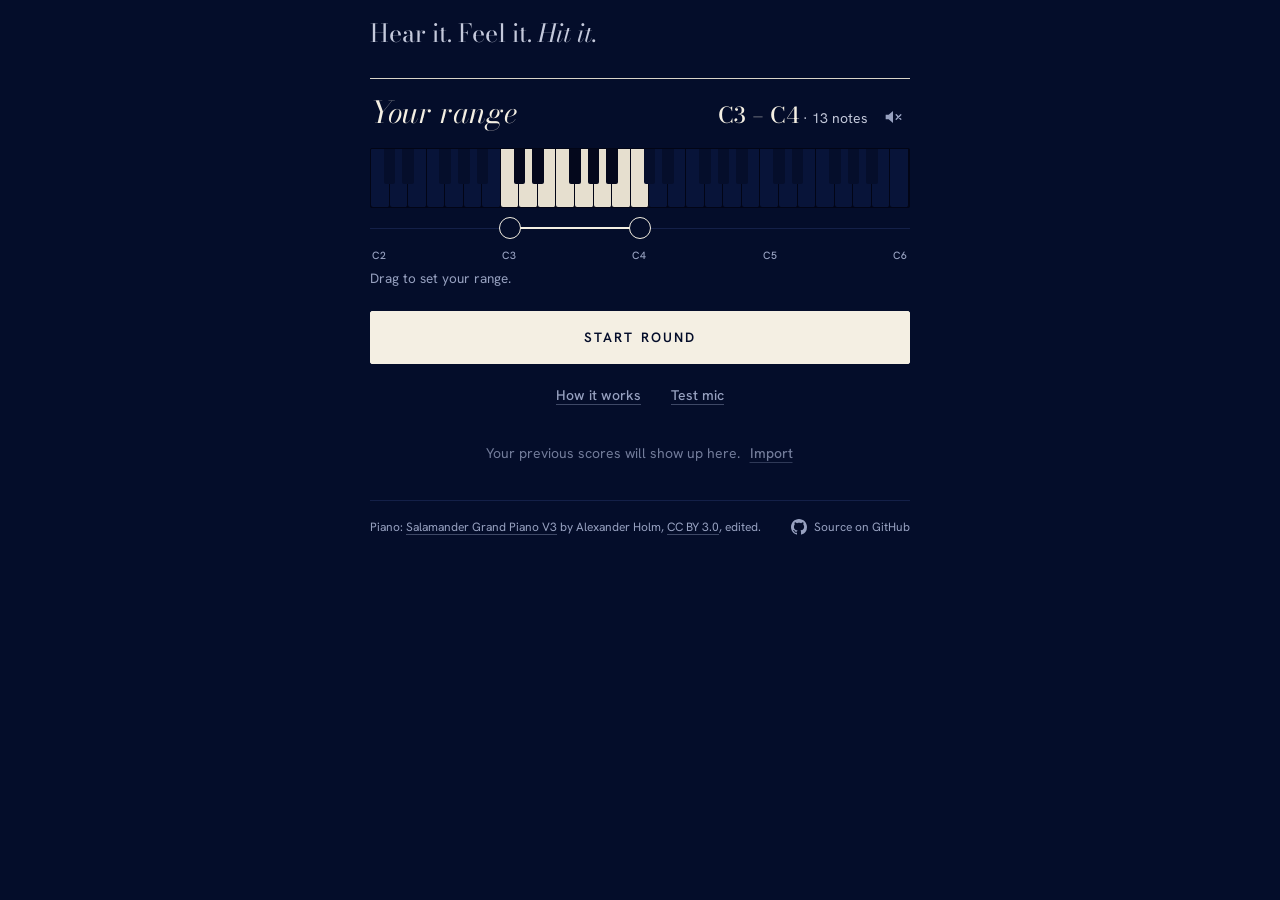
==== commit 2cbb2563: "Home opens with the motto alone, a step dimmer The name is gone from the page. It stays as a visuall" ====
--- a/index.html
+++ b/index.html
@@ -9,26 +9,26 @@
 <link rel="preconnect" href="https://fonts.googleapis.com">
 <link rel="preconnect" href="https://fonts.gstatic.com" crossorigin>
 <link href="https://fonts.googleapis.com/css2?family=Bodoni+Moda:ital,opsz,wght@0,6..96,400..700;1,6..96,400..700&family=Hanken+Grotesk:wght@400;500;600;700&display=swap" rel="stylesheet">
-<link rel="stylesheet" href="css/app.css?v=c238679ebb">
-<script type="module" src="js/main.js?v=c238679ebb"></script>
+<link rel="stylesheet" href="css/app.css?v=b3d99147c5">
+<script type="module" src="js/main.js?v=b3d99147c5"></script>
 <!-- modules -->
-<link rel="modulepreload" href="js/audio/engine.js?v=c238679ebb">
-<link rel="modulepreload" href="js/audio/mic.js?v=c238679ebb">
-<link rel="modulepreload" href="js/audio/piano.js?v=c238679ebb">
-<link rel="modulepreload" href="js/audio/pitch.js?v=c238679ebb">
-<link rel="modulepreload" href="js/home.js?v=c238679ebb">
-<link rel="modulepreload" href="js/keyboard.js?v=c238679ebb">
-<link rel="modulepreload" href="js/main.js?v=c238679ebb">
-<link rel="modulepreload" href="js/overlay.js?v=c238679ebb">
-<link rel="modulepreload" href="js/rescore.js?v=c238679ebb">
-<link rel="modulepreload" href="js/round.js?v=c238679ebb">
-<link rel="modulepreload" href="js/scoring.js?v=c238679ebb">
-<link rel="modulepreload" href="js/stage.js?v=c238679ebb">
-<link rel="modulepreload" href="js/state.js?v=c238679ebb">
-<link rel="modulepreload" href="js/storage.js?v=c238679ebb">
-<link rel="modulepreload" href="js/summary.js?v=c238679ebb">
-<link rel="modulepreload" href="js/util.js?v=c238679ebb">
-<link rel="modulepreload" href="js/wave.js?v=c238679ebb">
+<link rel="modulepreload" href="js/audio/engine.js?v=b3d99147c5">
+<link rel="modulepreload" href="js/audio/mic.js?v=b3d99147c5">
+<link rel="modulepreload" href="js/audio/piano.js?v=b3d99147c5">
+<link rel="modulepreload" href="js/audio/pitch.js?v=b3d99147c5">
+<link rel="modulepreload" href="js/home.js?v=b3d99147c5">
+<link rel="modulepreload" href="js/keyboard.js?v=b3d99147c5">
+<link rel="modulepreload" href="js/main.js?v=b3d99147c5">
+<link rel="modulepreload" href="js/overlay.js?v=b3d99147c5">
+<link rel="modulepreload" href="js/rescore.js?v=b3d99147c5">
+<link rel="modulepreload" href="js/round.js?v=b3d99147c5">
+<link rel="modulepreload" href="js/scoring.js?v=b3d99147c5">
+<link rel="modulepreload" href="js/stage.js?v=b3d99147c5">
+<link rel="modulepreload" href="js/state.js?v=b3d99147c5">
+<link rel="modulepreload" href="js/storage.js?v=b3d99147c5">
+<link rel="modulepreload" href="js/summary.js?v=b3d99147c5">
+<link rel="modulepreload" href="js/util.js?v=b3d99147c5">
+<link rel="modulepreload" href="js/wave.js?v=b3d99147c5">
 <!-- /modules -->
 </head>
 <body>
@@ -37,7 +37,7 @@
 <!-- ============ home ============ -->
 <section class="screen" id="home">
   <div class="hero">
-    <h1>Cold Pitch</h1>
+    <h1 class="vh">Cold Pitch</h1>
     <p class="motto">Hear it. Feel it. <em>Hit it.</em></p>
   </div>
   <div class="home-grid">
@@ -154,6 +154,7 @@
     <div class="verdict" id="sVerdict"><span class="vicon" id="sIcon"></span><span class="vword" id="sWord"></span></div>
     <div class="duo" id="sDuo"></div>
     <p class="vtext" id="sText"></p>
+    <div class="ov" id="sChart"></div>
     <p class="snote" id="sNote" hidden></p>
     <div class="sheet-foot"><div class="countdown" id="countdown"><i></i></div><button class="btn" id="pauseBtn" type="button">Pause</button>
       <button class="btn" id="pAnother" type="button">Try another</button><button class="btn primary" id="pStart" type="button">Start round</button></div>
--- a/css/app.css
+++ b/css/app.css
@@ -71,7 +71,7 @@
 :focus-visible{outline:2px solid var(--ink);outline-offset:3px;border-radius:2px}
 .smallcaps,.card h2{font:600 11.5px/1.2 var(--sans);letter-spacing:.16em;text-transform:uppercase;color:var(--ink)}
 svg text{font-family:var(--sans);font-weight:500}
-:is(.hero h1,.say,.done-title,.scorebox .score){font-optical-sizing:none;font-variation-settings:"opsz" 18}
+:is(.say,.done-title,.scorebox .score){font-optical-sizing:none;font-variation-settings:"opsz" 18}
 :is(.vword,.rangeval b,.bubble b,.mini .mv,.insights b,.msg h2,.steps li::before){font-optical-sizing:none;font-variation-settings:"opsz" 11}
 
 /* buttons: printed, not pressed */
@@ -93,8 +93,9 @@
 /* running head */
 
 /* home */
-.hero h1{font:400 52px/1 var(--display);letter-spacing:-.015em;text-wrap:balance;font-optical-sizing:auto}
-.hero .motto{font:400 25px/1.2 var(--display);margin-top:10px}
+/* the name is only for screen readers (and the tab); on the page, the motto is all there is above the range */
+.vh{position:absolute;width:1px;height:1px;margin:-1px;padding:0;overflow:hidden;clip:rect(0 0 0 0);white-space:nowrap;border:0}
+.hero .motto{font:400 25px/1.2 var(--display);color:var(--ink-2)}
 .hero .motto em{font-style:italic}
 .card{background:none;border-radius:0;padding:18px 0 0;border-top:1px solid var(--rule)}
 .home-grid{display:grid;gap:22px;margin-top:30px}
@@ -370,6 +371,7 @@
    colour. A selected note's line comes up bright and the rest fade back */
 .ov{margin-bottom:4px}
 .ov svg{display:block;width:100%;cursor:pointer;touch-action:pan-y}
+#sChart svg{cursor:default}
 .ov .grid{stroke:var(--line)}
 .ov .zero{stroke:var(--rule);stroke-opacity:.55;stroke-width:1.25}
 .ov .lbl{font:600 9.5px var(--sans);letter-spacing:.16em;text-transform:uppercase;fill:var(--muted)}
@@ -417,7 +419,6 @@
 .card-head .opts button{position:relative;z-index:1;border:0;background:none;color:var(--ink-2);font:600 10.5px var(--sans);letter-spacing:.14em;text-transform:uppercase;padding:7px 10px;cursor:pointer;transition:color var(--t-quick)}
 .card-head .opts button[aria-pressed="true"]{color:var(--bg)}
 @media (max-width:420px){
-  .hero h1{font-size:44px}
   .say{font-size:46px}
   .orb{width:150px;height:150px}
   .scorebox .score{font-size:54px}
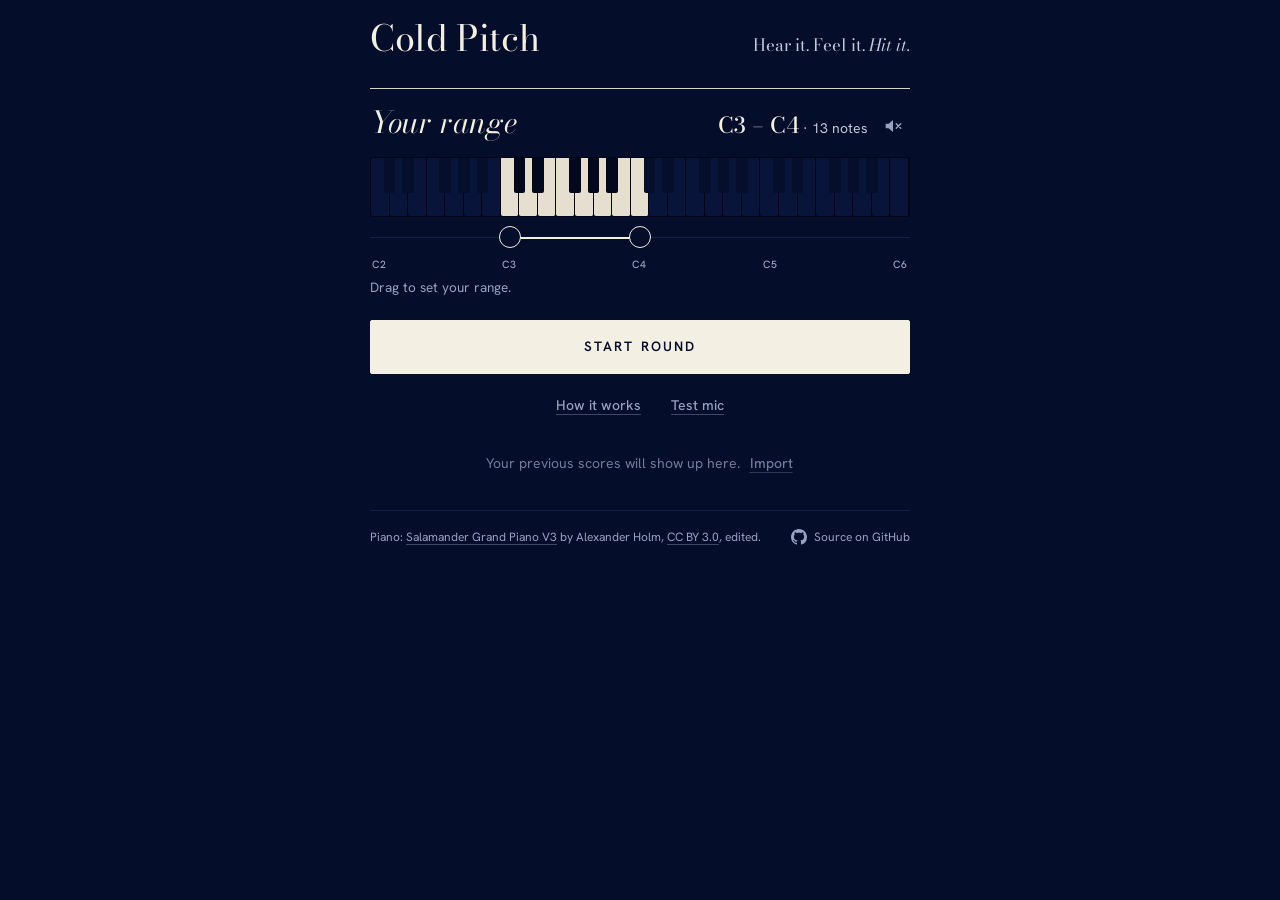
==== commit 6a4fceb3: "The name is back, smaller, with the motto beside it on one line "Cold Pitch" at 36px with the motto " ====
--- a/index.html
+++ b/index.html
@@ -9,26 +9,26 @@
 <link rel="preconnect" href="https://fonts.googleapis.com">
 <link rel="preconnect" href="https://fonts.gstatic.com" crossorigin>
 <link href="https://fonts.googleapis.com/css2?family=Bodoni+Moda:ital,opsz,wght@0,6..96,400..700;1,6..96,400..700&family=Hanken+Grotesk:wght@400;500;600;700&display=swap" rel="stylesheet">
-<link rel="stylesheet" href="css/app.css?v=b3d99147c5">
-<script type="module" src="js/main.js?v=b3d99147c5"></script>
+<link rel="stylesheet" href="css/app.css?v=af8b1cc76e">
+<script type="module" src="js/main.js?v=af8b1cc76e"></script>
 <!-- modules -->
-<link rel="modulepreload" href="js/audio/engine.js?v=b3d99147c5">
-<link rel="modulepreload" href="js/audio/mic.js?v=b3d99147c5">
-<link rel="modulepreload" href="js/audio/piano.js?v=b3d99147c5">
-<link rel="modulepreload" href="js/audio/pitch.js?v=b3d99147c5">
-<link rel="modulepreload" href="js/home.js?v=b3d99147c5">
-<link rel="modulepreload" href="js/keyboard.js?v=b3d99147c5">
-<link rel="modulepreload" href="js/main.js?v=b3d99147c5">
-<link rel="modulepreload" href="js/overlay.js?v=b3d99147c5">
-<link rel="modulepreload" href="js/rescore.js?v=b3d99147c5">
-<link rel="modulepreload" href="js/round.js?v=b3d99147c5">
-<link rel="modulepreload" href="js/scoring.js?v=b3d99147c5">
-<link rel="modulepreload" href="js/stage.js?v=b3d99147c5">
-<link rel="modulepreload" href="js/state.js?v=b3d99147c5">
-<link rel="modulepreload" href="js/storage.js?v=b3d99147c5">
-<link rel="modulepreload" href="js/summary.js?v=b3d99147c5">
-<link rel="modulepreload" href="js/util.js?v=b3d99147c5">
-<link rel="modulepreload" href="js/wave.js?v=b3d99147c5">
+<link rel="modulepreload" href="js/audio/engine.js?v=af8b1cc76e">
+<link rel="modulepreload" href="js/audio/mic.js?v=af8b1cc76e">
+<link rel="modulepreload" href="js/audio/piano.js?v=af8b1cc76e">
+<link rel="modulepreload" href="js/audio/pitch.js?v=af8b1cc76e">
+<link rel="modulepreload" href="js/home.js?v=af8b1cc76e">
+<link rel="modulepreload" href="js/keyboard.js?v=af8b1cc76e">
+<link rel="modulepreload" href="js/main.js?v=af8b1cc76e">
+<link rel="modulepreload" href="js/overlay.js?v=af8b1cc76e">
+<link rel="modulepreload" href="js/rescore.js?v=af8b1cc76e">
+<link rel="modulepreload" href="js/round.js?v=af8b1cc76e">
+<link rel="modulepreload" href="js/scoring.js?v=af8b1cc76e">
+<link rel="modulepreload" href="js/stage.js?v=af8b1cc76e">
+<link rel="modulepreload" href="js/state.js?v=af8b1cc76e">
+<link rel="modulepreload" href="js/storage.js?v=af8b1cc76e">
+<link rel="modulepreload" href="js/summary.js?v=af8b1cc76e">
+<link rel="modulepreload" href="js/util.js?v=af8b1cc76e">
+<link rel="modulepreload" href="js/wave.js?v=af8b1cc76e">
 <!-- /modules -->
 </head>
 <body>
@@ -37,7 +37,7 @@
 <!-- ============ home ============ -->
 <section class="screen" id="home">
   <div class="hero">
-    <h1 class="vh">Cold Pitch</h1>
+    <h1>Cold Pitch</h1>
     <p class="motto">Hear it. Feel it. <em>Hit it.</em></p>
   </div>
   <div class="home-grid">
--- a/css/app.css
+++ b/css/app.css
@@ -71,7 +71,7 @@
 :focus-visible{outline:2px solid var(--ink);outline-offset:3px;border-radius:2px}
 .smallcaps,.card h2{font:600 11.5px/1.2 var(--sans);letter-spacing:.16em;text-transform:uppercase;color:var(--ink)}
 svg text{font-family:var(--sans);font-weight:500}
-:is(.say,.done-title,.scorebox .score){font-optical-sizing:none;font-variation-settings:"opsz" 18}
+:is(.hero h1,.say,.done-title,.scorebox .score){font-optical-sizing:none;font-variation-settings:"opsz" 18}
 :is(.vword,.rangeval b,.bubble b,.mini .mv,.insights b,.msg h2,.steps li::before){font-optical-sizing:none;font-variation-settings:"opsz" 11}
 
 /* buttons: printed, not pressed */
@@ -93,9 +93,10 @@
 /* running head */
 
 /* home */
-/* the name is only for screen readers (and the tab); on the page, the motto is all there is above the range */
-.vh{position:absolute;width:1px;height:1px;margin:-1px;padding:0;overflow:hidden;clip:rect(0 0 0 0);white-space:nowrap;border:0}
-.hero .motto{font:400 25px/1.2 var(--display);color:var(--ink-2)}
+/* the name and the motto on one line, the motto smaller and dimmer; on a narrow screen it drops beneath */
+.hero{display:flex;flex-wrap:wrap;align-items:baseline;justify-content:space-between;gap:2px 14px}
+.hero h1{font:400 36px/1.1 var(--display);letter-spacing:-.01em;white-space:nowrap}
+.hero .motto{font:400 17px/1.2 var(--display);color:var(--ink-2);white-space:nowrap}
 .hero .motto em{font-style:italic}
 .card{background:none;border-radius:0;padding:18px 0 0;border-top:1px solid var(--rule)}
 .home-grid{display:grid;gap:22px;margin-top:30px}
